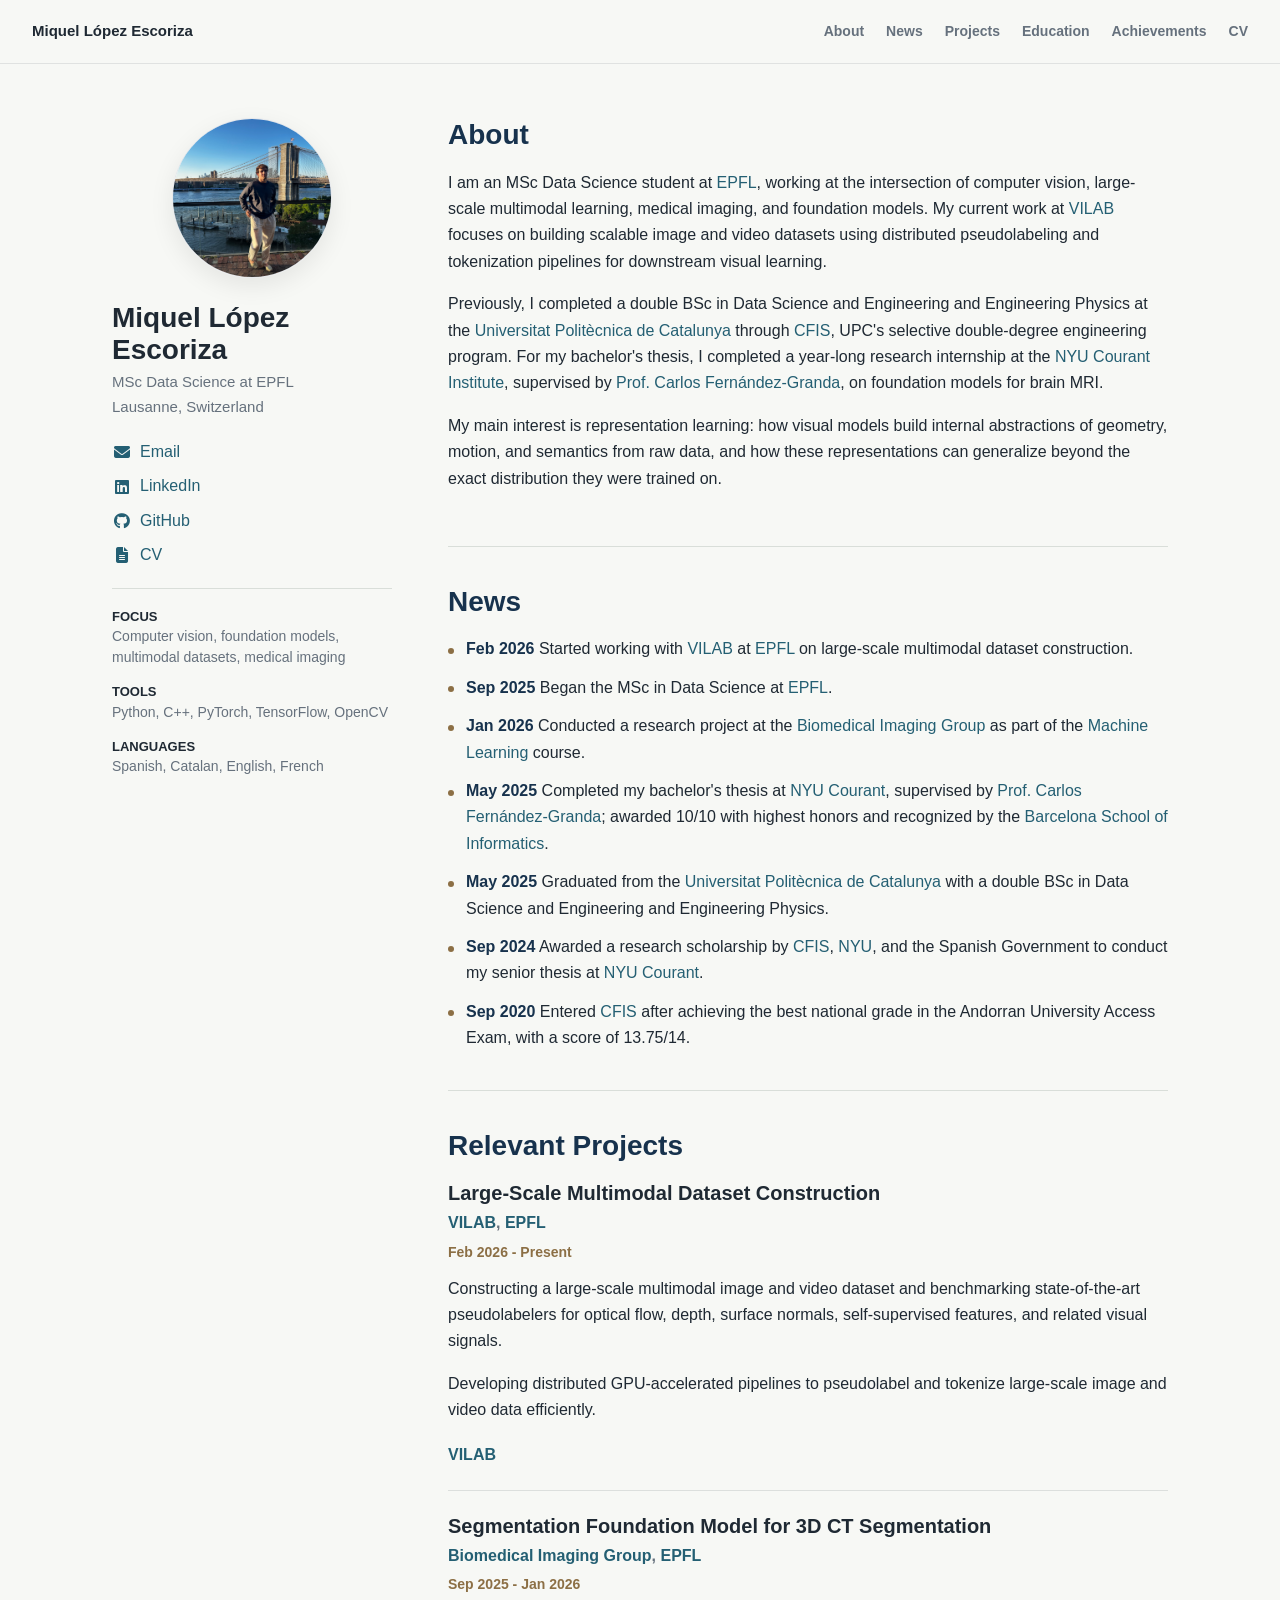
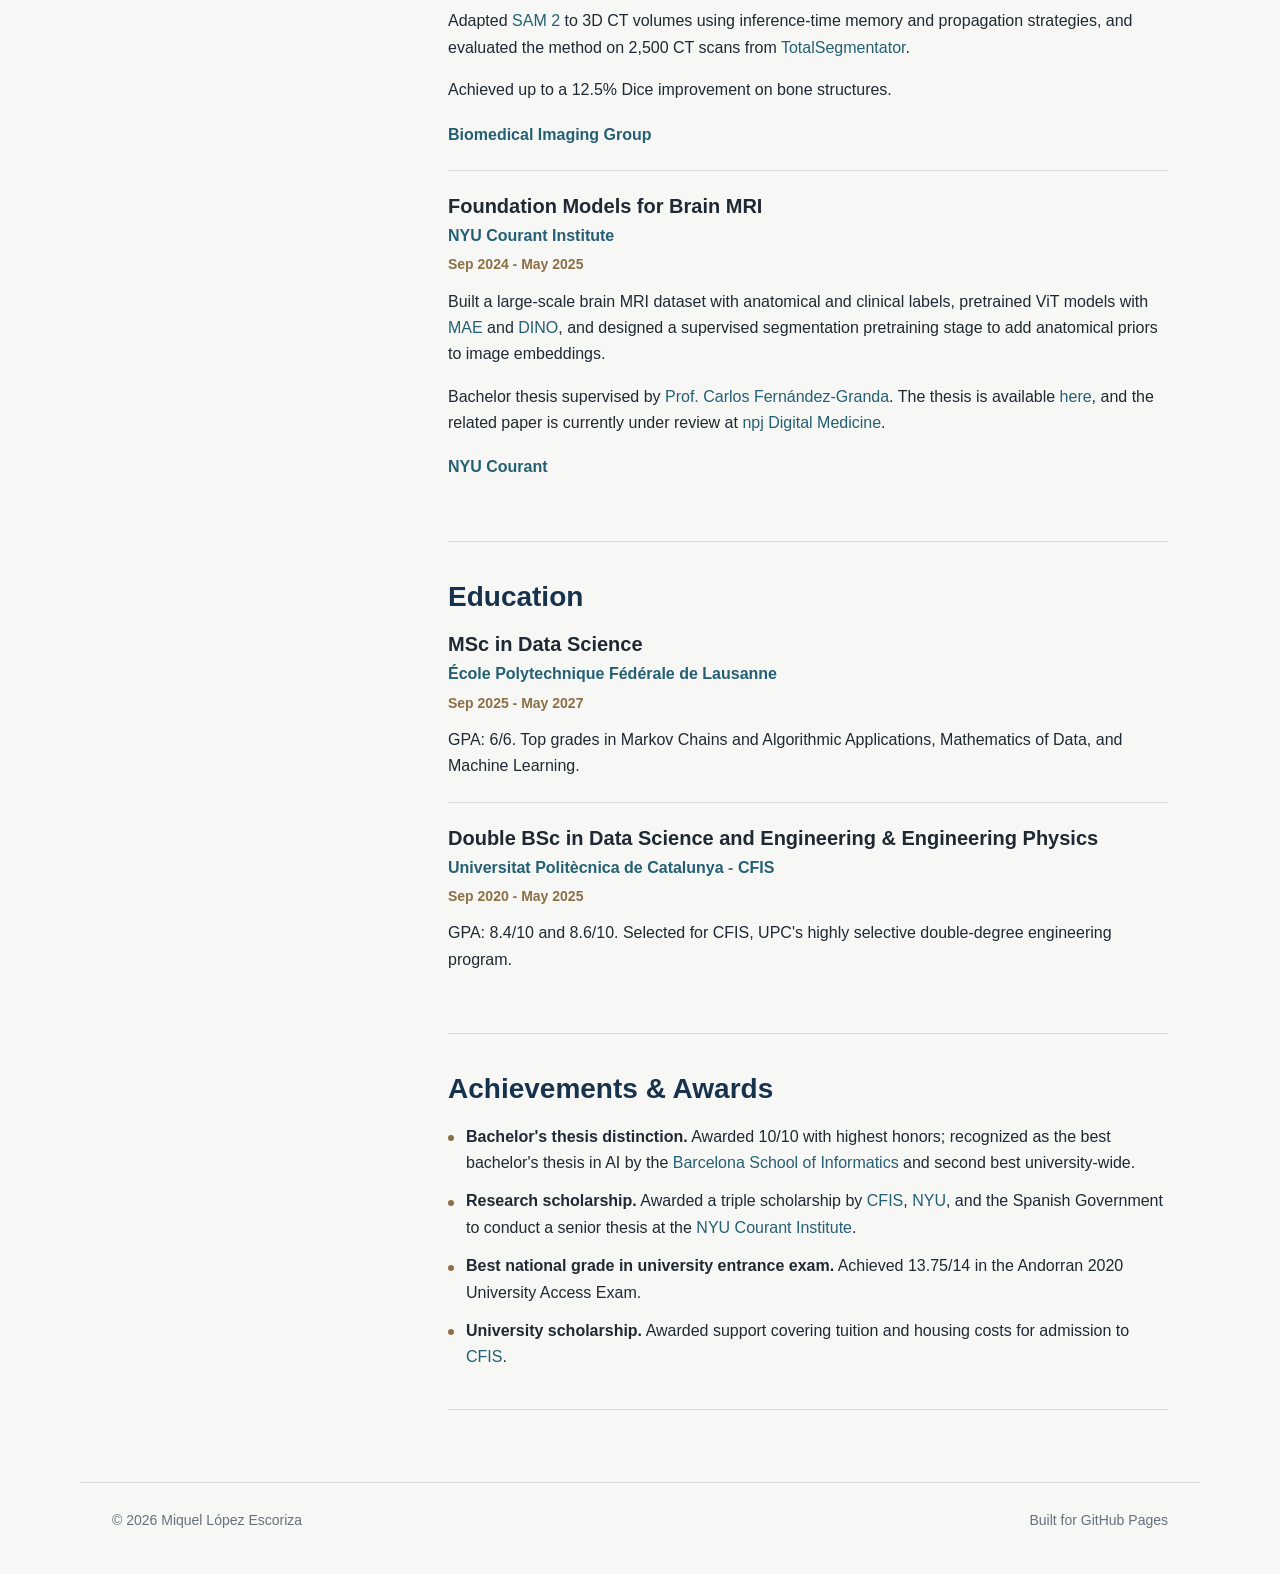
==== index.html @ 724f52e3 "profile pic changes" ====
<!doctype html>
<html lang="en">
  <head>
    <meta charset="utf-8">
    <meta name="viewport" content="width=device-width, initial-scale=1">
    <meta name="description" content="Miquel L&oacute;pez Escoriza - data science, computer vision, medical imaging, foundation models, and multimodal learning.">
    <title>Miquel L&oacute;pez Escoriza</title>
    <link rel="stylesheet" href="styles.css">

    <link
      rel="stylesheet"
      href="https://cdnjs.cloudflare.com/ajax/libs/font-awesome/6.5.0/css/all.min.css"
    >
  </head>
  <body>
    <header class="site-header">
      <a class="brand" href="#about">Miquel L&oacute;pez Escoriza</a>
      <nav class="top-nav" aria-label="Primary">
        <a href="#about">About</a>
        <a href="#news">News</a>
        <a href="#projects">Projects</a>
        <a href="#education">Education</a>
        <a href="#achievements">Achievements</a>
        <a href="cv.pdf">CV</a>
      </nav>
    </header>

    <main class="page-shell">
      <aside class="profile">
        <img class="avatar" src="me.png" alt="Profile picture of Miquel L&oacute;pez Escoriza">
        <h1>Miquel L&oacute;pez Escoriza</h1>
        <p class="tagline">MSc Data Science at EPFL</p>
        <p class="location">Lausanne, Switzerland</p>

        <div class="profile-links" aria-label="Profile links">
          <a href="mailto:miquel.lopezescoriza@epfl.ch">
            <i class="fa-solid fa-envelope"></i>
            <span>Email</span>
          </a>

          <a href="https://www.linkedin.com/in/miquel-l%C3%B3pez-escoriza-42b721256/" target="_blank" rel="noopener noreferrer">
            <i class="fa-brands fa-linkedin"></i>
            <span>LinkedIn</span>
          </a>

          <a href="https://github.com/MIQUEL-LOPEZ-ESCORIZA" target="_blank" rel="noopener noreferrer">
            <i class="fa-brands fa-github"></i>
            <span>GitHub</span>
          </a>

          <a href="cv.pdf">
            <i class="fa-solid fa-file-lines"></i>
            <span>CV</span>
          </a>
        </div>

        <div class="quick-facts">
          <p><strong>Focus</strong> Computer vision, foundation models, multimodal datasets, medical imaging</p>
          <p><strong>Tools</strong> Python, C++, PyTorch, TensorFlow, OpenCV</p>
          <p><strong>Languages</strong> Spanish, Catalan, English, French</p>
        </div>
      </aside>

      <section class="content">
        <section id="about" class="section">
          <h2>About</h2>
          <p>
            I am an MSc Data Science student at
            <a href="https://www.epfl.ch/en/">EPFL</a>, working at the intersection of computer vision,
            large-scale multimodal learning, medical imaging, and foundation models. My current work at
            <a href="https://vilab.epfl.ch/">VILAB</a> focuses on building scalable image and video datasets using
            distributed pseudolabeling and tokenization pipelines for downstream visual learning.
          </p>
          <p>
            Previously, I completed a double BSc in Data Science and Engineering and Engineering Physics at the
            <a href="https://www.upc.edu/en">Universitat Polit&egrave;cnica de Catalunya</a> through
            <a href="https://cfis.upc.edu/en">CFIS</a>, UPC's selective double-degree engineering program. For my
            bachelor's thesis, I completed a year-long research internship at the
            <a href="https://cims.nyu.edu/dynamic/">NYU Courant Institute</a>, supervised by
            <a href="https://math.nyu.edu/~cfgranda/">Prof. Carlos Fern&aacute;ndez-Granda</a>, on foundation models
            for brain MRI.
          </p>
          <p>
            My main interest is representation learning: how visual models build internal abstractions of geometry,
            motion, and semantics from raw data, and how these representations can generalize beyond the exact
            distribution they were trained on.
          </p>
        </section>

        <section id="news" class="section news">
          <h2>News</h2>
          <ul>
            <li><time datetime="2026-02">Feb 2026</time> Started working with <a href="https://vilab.epfl.ch/">VILAB</a> at <a href="https://www.epfl.ch/en/">EPFL</a> on large-scale multimodal dataset construction.</li>
            <li><time datetime="2025-09">Sep 2025</time> Began the MSc in Data Science at <a href="https://www.epfl.ch/education/master/programs/data-science/">EPFL</a>.</li>
            <li><time datetime="2026-01">Jan 2026</time> Conducted a research project at the <a href="https://bigwww.epfl.ch/">Biomedical Imaging Group</a> as part of the <a href="https://edu.epfl.ch/coursebook/en/machine-learning-CS-433">Machine Learning</a> course.</li>
            <li><time datetime="2025-05">May 2025</time> Completed my bachelor's thesis at <a href="https://cims.nyu.edu/dynamic/">NYU Courant</a>, supervised by <a href="https://math.nyu.edu/~cfgranda/">Prof. Carlos Fern&aacute;ndez-Granda</a>; awarded 10/10 with highest honors and recognized by the <a href="https://www.fib.upc.edu/en">Barcelona School of Informatics</a>.</li>
            <li><time datetime="2025-05">May 2025</time> Graduated from the <a href="https://www.upc.edu/en">Universitat Polit&egrave;cnica de Catalunya</a> with a double BSc in Data Science and Engineering and Engineering Physics.</li>
            <li><time datetime="2024-09">Sep 2024</time> Awarded a research scholarship by <a href="https://cfis.upc.edu/en">CFIS</a>, <a href="https://www.nyu.edu/">NYU</a>, and the Spanish Government to conduct my senior thesis at <a href="https://cims.nyu.edu/dynamic/">NYU Courant</a>.</li>
            <li><time datetime="2020-09">Sep 2020</time> Entered <a href="https://cfis.upc.edu/en">CFIS</a> after achieving the best national grade in the Andorran University Access Exam, with a score of 13.75/14.</li>
          </ul>
        </section>

        <section id="projects" class="section">
          <h2>Relevant Projects</h2>

          <article class="entry">
            <div class="entry-meta">
              <h3>Large-Scale Multimodal Dataset Construction</h3>
              <span><a href="https://vilab.epfl.ch/">VILAB</a>, <a href="https://www.epfl.ch/en/">EPFL</a></span>
              <time>Feb 2026 - Present</time>
            </div>
            <p>
              Constructing a large-scale multimodal image and video dataset and benchmarking state-of-the-art
              pseudolabelers for optical flow, depth, surface normals, self-supervised features, and related visual signals.
            </p>
            <p>
              Developing distributed GPU-accelerated pipelines to pseudolabel and tokenize large-scale image and video
              data efficiently.
            </p>
            <a class="text-link" href="https://vilab.epfl.ch/">VILAB</a>
          </article>

          <article class="entry">
            <div class="entry-meta">
              <h3>Segmentation Foundation Model for 3D CT Segmentation</h3>
              <span><a href="https://bigwww.epfl.ch/">Biomedical Imaging Group</a>, <a href="https://www.epfl.ch/en/">EPFL</a></span>
              <time>Sep 2025 - Jan 2026</time>
            </div>
            <p>
              Adapted <a href="https://ai.meta.com/sam2/">SAM 2</a> to 3D CT volumes using inference-time memory and
              propagation strategies, and evaluated the method on 2,500 CT scans from
              <a href="https://github.com/wasserth/TotalSegmentator">TotalSegmentator</a>.
            </p>
            <p>
              Achieved up to a 12.5% Dice improvement on bone structures.
            </p>
            <a class="text-link" href="https://bigwww.epfl.ch/">Biomedical Imaging Group</a>
          </article>

          <article class="entry">
            <div class="entry-meta">
              <h3>Foundation Models for Brain MRI</h3>
              <span><a href="https://cims.nyu.edu/dynamic/">NYU Courant Institute</a></span>
              <time>Sep 2024 - May 2025</time>
            </div>
            <p>
              Built a large-scale brain MRI dataset with anatomical and clinical labels, pretrained ViT models with
              <a href="https://arxiv.org/abs/2111.06377">MAE</a> and <a href="https://arxiv.org/abs/2104.14294">DINO</a>,
              and designed a supervised segmentation pretraining stage to add anatomical priors to image embeddings.
            </p>
            <p>
              Bachelor thesis supervised by <a href="https://math.nyu.edu/~cfgranda/">Prof. Carlos Fern&aacute;ndez-Granda</a>.
              The thesis is available <a href="https://upcommons.upc.edu/entities/publication/21ef589a-1c9e-4be0-b72b-c16742bead68">here</a>,
              and the related paper is currently under review at
              <a href="https://www.nature.com/npjdigitalmed/">npj Digital Medicine</a>.
            </p>
            <a class="text-link" href="https://cims.nyu.edu/dynamic/">NYU Courant</a>
          </article>
        </section>

        <section id="education" class="section">
          <h2>Education</h2>

          <article class="entry compact">
            <div class="entry-meta">
              <h3>MSc in Data Science</h3>
              <span><a href="https://www.epfl.ch/en/">&Eacute;cole Polytechnique F&eacute;d&eacute;rale de Lausanne</a></span>
              <time>Sep 2025 - May 2027</time>
            </div>
            <p>
              GPA: 6/6. Top grades in Markov Chains and Algorithmic Applications, Mathematics of Data, and Machine Learning.
            </p>
          </article>

          <article class="entry compact">
            <div class="entry-meta">
              <h3>Double BSc in Data Science and Engineering &amp; Engineering Physics</h3>
              <span><a href="https://www.upc.edu/en">Universitat Polit&egrave;cnica de Catalunya</a> - <a href="https://cfis.upc.edu/en">CFIS</a></span>
              <time>Sep 2020 - May 2025</time>
            </div>
            <p>
              GPA: 8.4/10 and 8.6/10. Selected for CFIS, UPC's highly selective double-degree engineering program.
            </p>
          </article>
        </section>

        <section id="achievements" class="section">
          <h2>Achievements &amp; Awards</h2>
          <ul class="awards">
            <li>
              <strong>Bachelor's thesis distinction.</strong> Awarded 10/10 with highest honors; recognized as the best
              bachelor's thesis in AI by the <a href="https://www.fib.upc.edu/en">Barcelona School of Informatics</a>
              and second best university-wide.
            </li>
            <li>
              <strong>Research scholarship.</strong> Awarded a triple scholarship by
              <a href="https://cfis.upc.edu/en">CFIS</a>, <a href="https://www.nyu.edu/">NYU</a>, and the Spanish Government
              to conduct a senior thesis at the <a href="https://cims.nyu.edu/dynamic/">NYU Courant Institute</a>.
            </li>
            <li>
              <strong>Best national grade in university entrance exam.</strong> Achieved 13.75/14 in the Andorran 2020
              University Access Exam.
            </li>
            <li>
              <strong>University scholarship.</strong> Awarded support covering tuition and housing costs for admission to
              <a href="https://cfis.upc.edu/en">CFIS</a>.
            </li>
          </ul>
        </section>
      </section>
    </main>

    <footer class="site-footer">
      <span>&copy; 2026 Miquel L&oacute;pez Escoriza</span>
      <span>Built for GitHub Pages</span>
    </footer>
  </body>
</html>
---- styles.css ----
:root {
  --bg: #f7f8f5;
  --panel: #ffffff;
  --ink: #1f2933;
  --muted: #66717d;
  --line: #d9ded9;
  --accent: #245f73;
  --accent-strong: #17324d;
  --warm: #8c6f45;
  --shadow: 0 18px 44px rgba(31, 41, 51, 0.08);
}

* {
  box-sizing: border-box;
}

html {
  scroll-behavior: smooth;
}

body {
  margin: 0;
  background: var(--bg);
  color: var(--ink);
  font-family: -apple-system, BlinkMacSystemFont, "Segoe UI", Roboto, Helvetica, Arial, sans-serif;
  font-size: 16px;
  line-height: 1.65;
}

a {
  color: var(--accent);
  text-decoration: none;
}

a:hover,
a:focus-visible {
  color: var(--accent-strong);
  text-decoration: underline;
}

.site-header {
  position: sticky;
  top: 0;
  z-index: 5;
  display: flex;
  align-items: center;
  justify-content: space-between;
  gap: 20px;
  min-height: 64px;
  padding: 0 32px;
  border-bottom: 1px solid rgba(31, 41, 51, 0.1);
  background: rgba(247, 248, 245, 0.94);
  backdrop-filter: blur(14px);
}

.brand {
  color: var(--ink);
  font-size: 15px;
  font-weight: 700;
}

.top-nav {
  display: flex;
  align-items: center;
  gap: 22px;
  font-size: 14px;
  font-weight: 600;
}

.top-nav a {
  color: var(--muted);
}

.page-shell {
  display: grid;
  grid-template-columns: 280px minmax(0, 760px);
  gap: 56px;
  max-width: 1120px;
  margin: 0 auto;
  padding: 54px 32px 72px;
}

.profile {
  position: sticky;
  top: 96px;
  align-self: start;
}

.avatar {
  width: 160px;
  height: 160px;
  border-radius: 50%;
  object-fit: cover;
  object-position: center;
  display: block;
  margin: 0 auto 1.2rem auto;
  border: 1px solid #e5e7eb;
  box-shadow: 0 8px 24px rgba(0, 0, 0, 0.08);
}

.profile-links {
  display: flex;
  flex-direction: column;
  gap: 0.5rem;
  margin: 1.2rem 0;
}

.profile-links a {
  display: flex;
  align-items: center;
  gap: 0.55rem;
  text-decoration: none;
}

.profile-links i {
  width: 1.2rem;
  text-align: center;
  font-size: 1rem;
}

.profile h1 {
  margin: 24px 0 4px;
  color: var(--ink);
  font-size: 28px;
  line-height: 1.15;
  font-weight: 800;
}

.tagline,
.location {
  margin: 0;
  color: var(--muted);
  font-size: 15px;
}
/* 
.profile-links {
  display: flex;
  flex-wrap: wrap;
  gap: 8px;
  margin: 22px 0 26px;
}

.profile-links a {
  display: inline-flex;
  align-items: center;
  min-height: 34px;
  padding: 6px 11px;
  border: 1px solid var(--line);
  border-radius: 6px;
  background: var(--panel);
  color: var(--ink);
  font-size: 14px;
  font-weight: 650;
}

.profile-links a:hover,
.profile-links a:focus-visible {
  border-color: var(--accent);
  color: var(--accent-strong);
  text-decoration: none;
} */

.quick-facts {
  padding-top: 18px;
  border-top: 1px solid var(--line);
}

.quick-facts p {
  margin: 0 0 14px;
  color: var(--muted);
  font-size: 14px;
  line-height: 1.5;
}

.quick-facts strong {
  display: block;
  color: var(--ink);
  font-size: 13px;
  letter-spacing: 0;
  text-transform: uppercase;
}

.content {
  min-width: 0;
}

.section {
  padding: 0 0 38px;
  margin: 0 0 38px;
  border-bottom: 1px solid var(--line);
  scroll-margin-top: 96px;
}

.section:last-child {
  margin-bottom: 0;
}

.section h2 {
  margin: 0 0 18px;
  color: var(--accent-strong);
  font-size: 28px;
  line-height: 1.2;
}

.section p {
  margin: 0 0 16px;
}

.news ul,
.awards {
  display: grid;
  gap: 12px;
  padding: 0;
  margin: 0;
  list-style: none;
}

.news li,
.awards li {
  position: relative;
  padding-left: 18px;
}

.news li::before,
.awards li::before {
  position: absolute;
  top: 0.72em;
  left: 0;
  width: 6px;
  height: 6px;
  border-radius: 50%;
  background: var(--warm);
  content: "";
}

time {
  color: var(--accent-strong);
  font-weight: 750;
}

.entry {
  padding: 22px 0;
  border-top: 1px solid rgba(31, 41, 51, 0.12);
}

.entry:first-of-type {
  border-top: 0;
  padding-top: 0;
}

.entry h3 {
  margin: 0;
  font-size: 20px;
  line-height: 1.3;
}

.entry-meta {
  display: grid;
  gap: 4px;
  margin-bottom: 12px;
}

.entry-meta span {
  color: var(--muted);
  font-weight: 650;
}

.entry-meta time {
  color: var(--warm);
  font-size: 14px;
}

.entry.compact p {
  margin-bottom: 0;
}

.text-link {
  display: inline-flex;
  margin-top: 2px;
  font-weight: 700;
}

.site-footer {
  display: flex;
  justify-content: space-between;
  gap: 16px;
  max-width: 1120px;
  margin: 0 auto;
  padding: 26px 32px 42px;
  border-top: 1px solid var(--line);
  color: var(--muted);
  font-size: 14px;
}

@media (max-width: 820px) {
  .site-header {
    align-items: flex-start;
    flex-direction: column;
    justify-content: center;
    padding: 14px 22px;
  }

  .top-nav {
    flex-wrap: wrap;
    gap: 12px 18px;
  }

  .page-shell {
    grid-template-columns: 1fr;
    gap: 34px;
    padding: 34px 22px 54px;
  }

  .profile {
    position: static;
  }

  .avatar {
    width: 132px;
  }

  .profile h1 {
    max-width: 12ch;
    font-size: 26px;
  }

  .section {
    scroll-margin-top: 132px;
  }

  .section h2 {
    font-size: 24px;
  }

  .site-footer {
    flex-direction: column;
    padding-inline: 22px;
  }
}

@media (max-width: 440px) {
  .site-header {
    position: static;
  }

  .top-nav {
    width: 100%;
    justify-content: space-between;
  }

  .profile-links a {
    flex: 1 1 calc(50% - 8px);
    justify-content: center;
  }
}
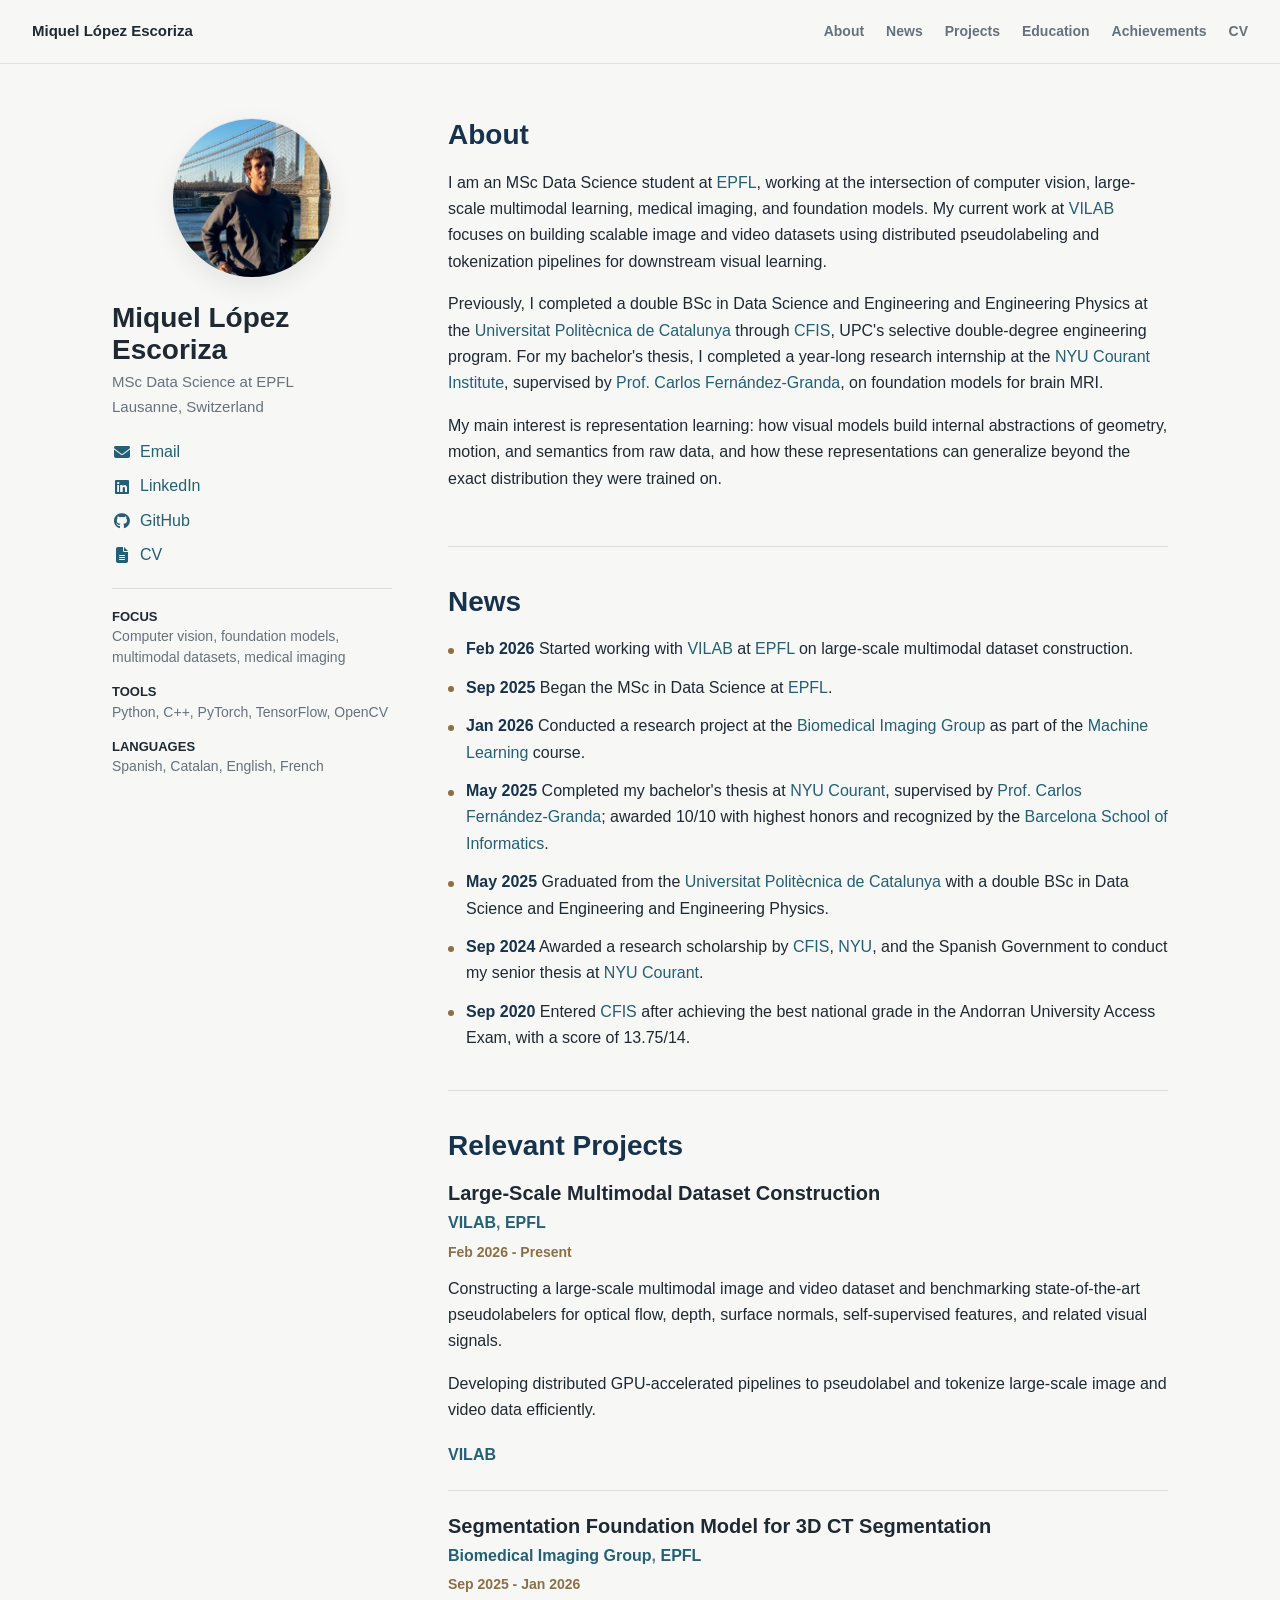
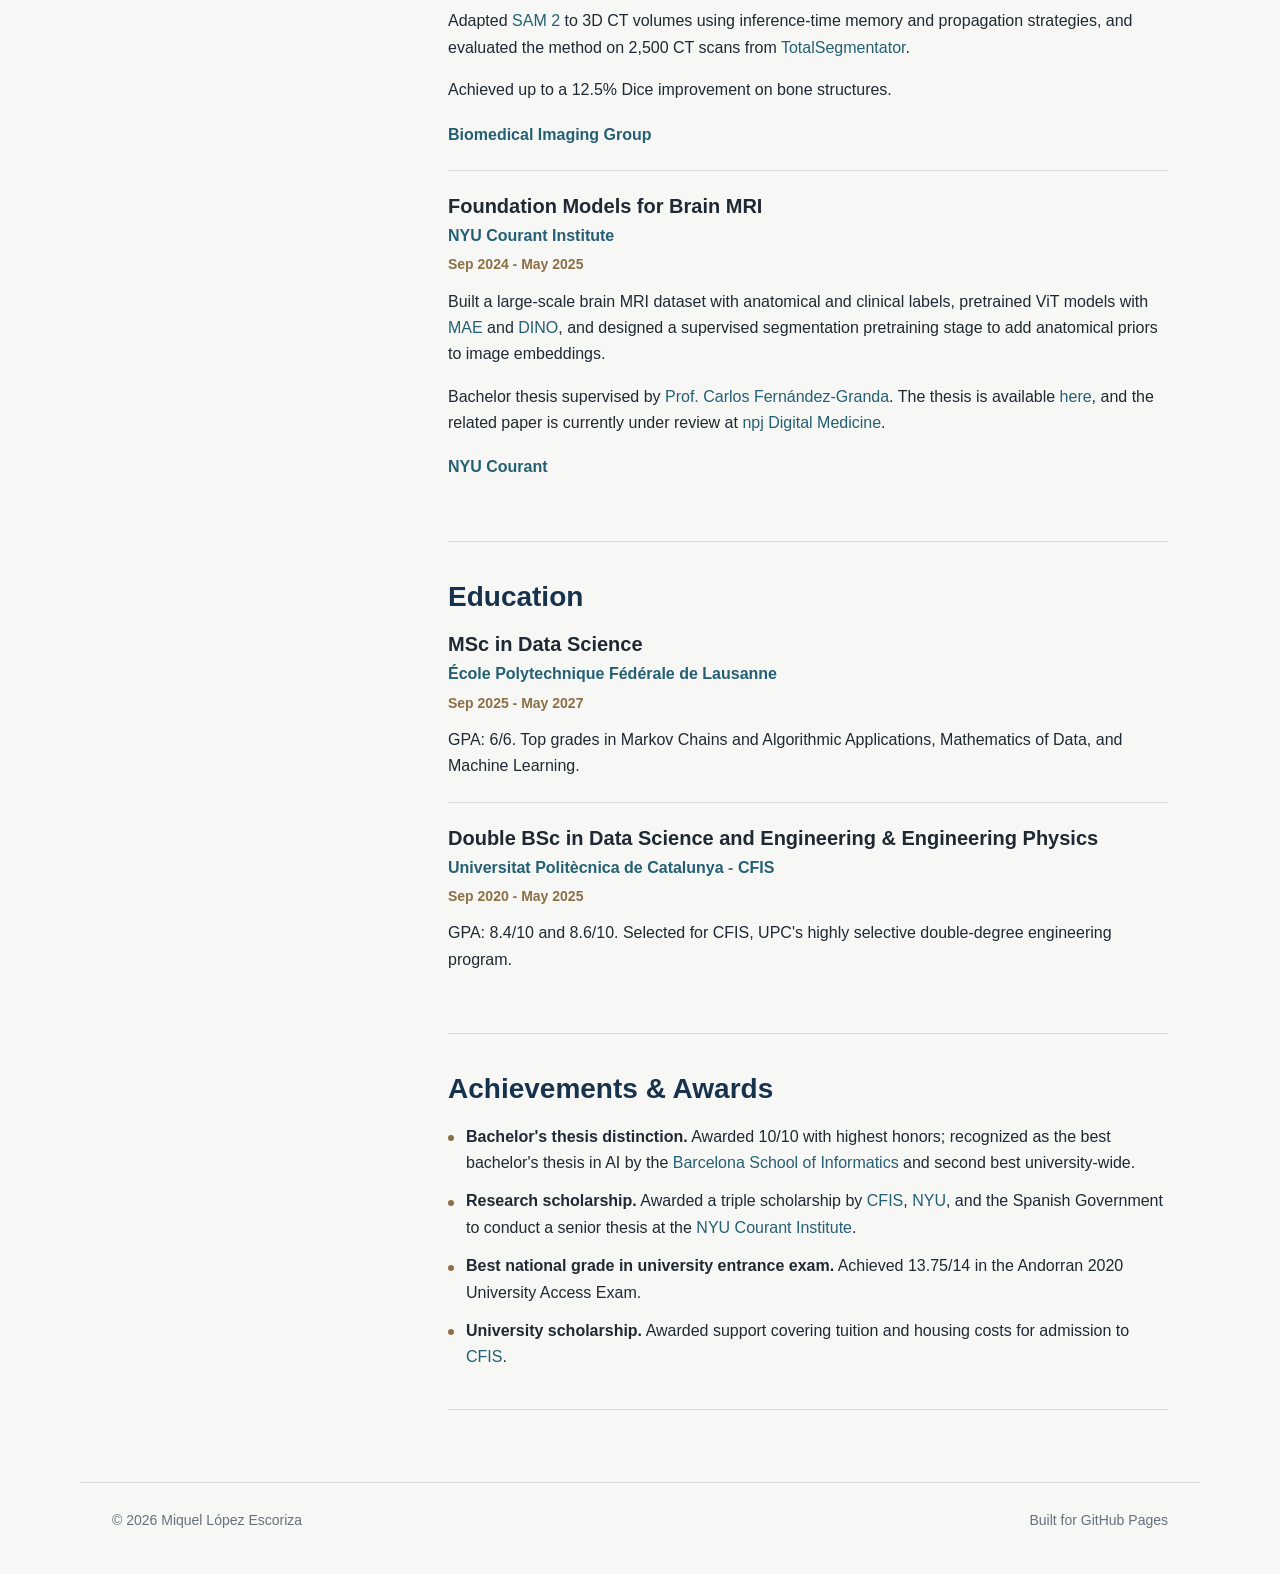
==== commit d70ac30b: "final changes" ====
--- a/index.html
+++ b/index.html
@@ -27,7 +27,7 @@
 
     <main class="page-shell">
       <aside class="profile">
-        <img class="avatar" src="me.png" alt="Profile picture of Miquel L&oacute;pez Escoriza">
+        <img class="avatar" src="assets/profile.png" alt="Profile picture of Miquel L&oacute;pez Escoriza">
         <h1>Miquel L&oacute;pez Escoriza</h1>
         <p class="tagline">MSc Data Science at EPFL</p>
         <p class="location">Lausanne, Switzerland</p>
--- a/styles.css
+++ b/styles.css
@@ -317,6 +317,7 @@
 
   .avatar {
     width: 132px;
+    height: 132px;
   }
 
   .profile h1 {
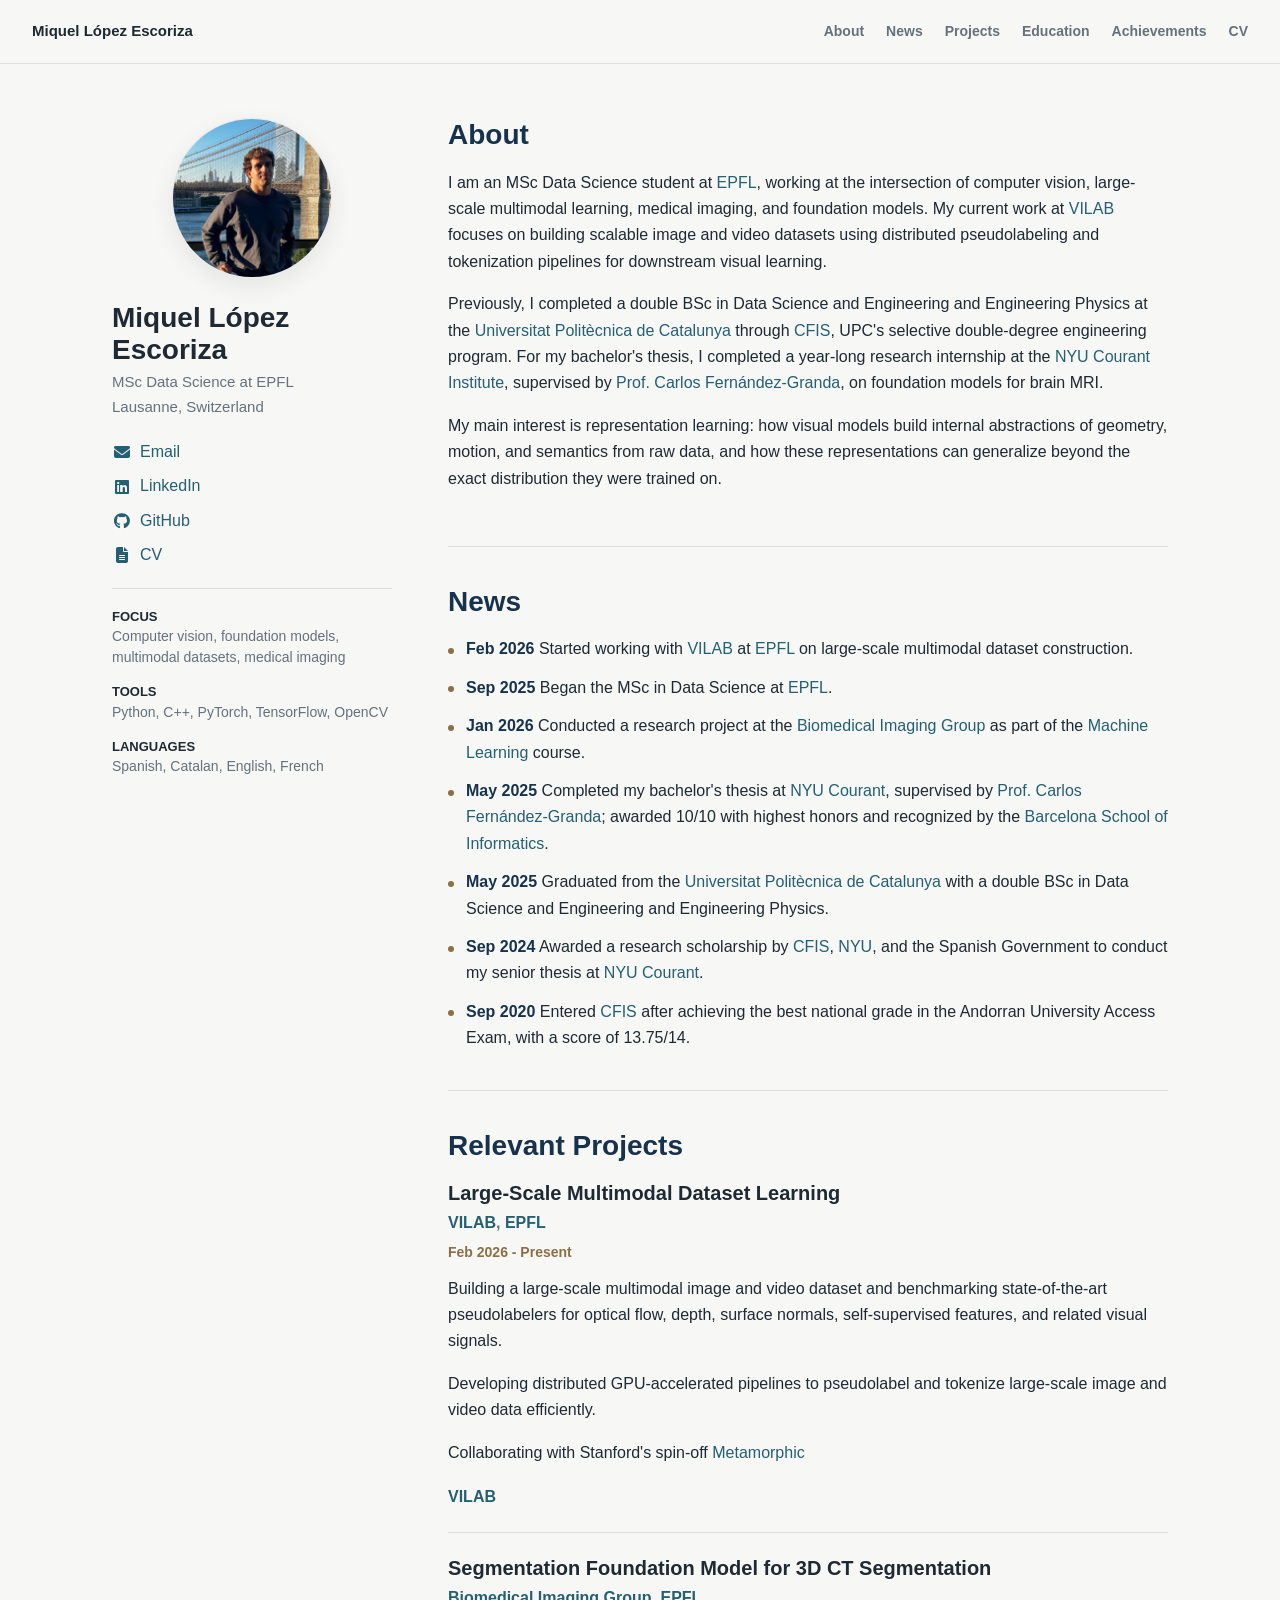
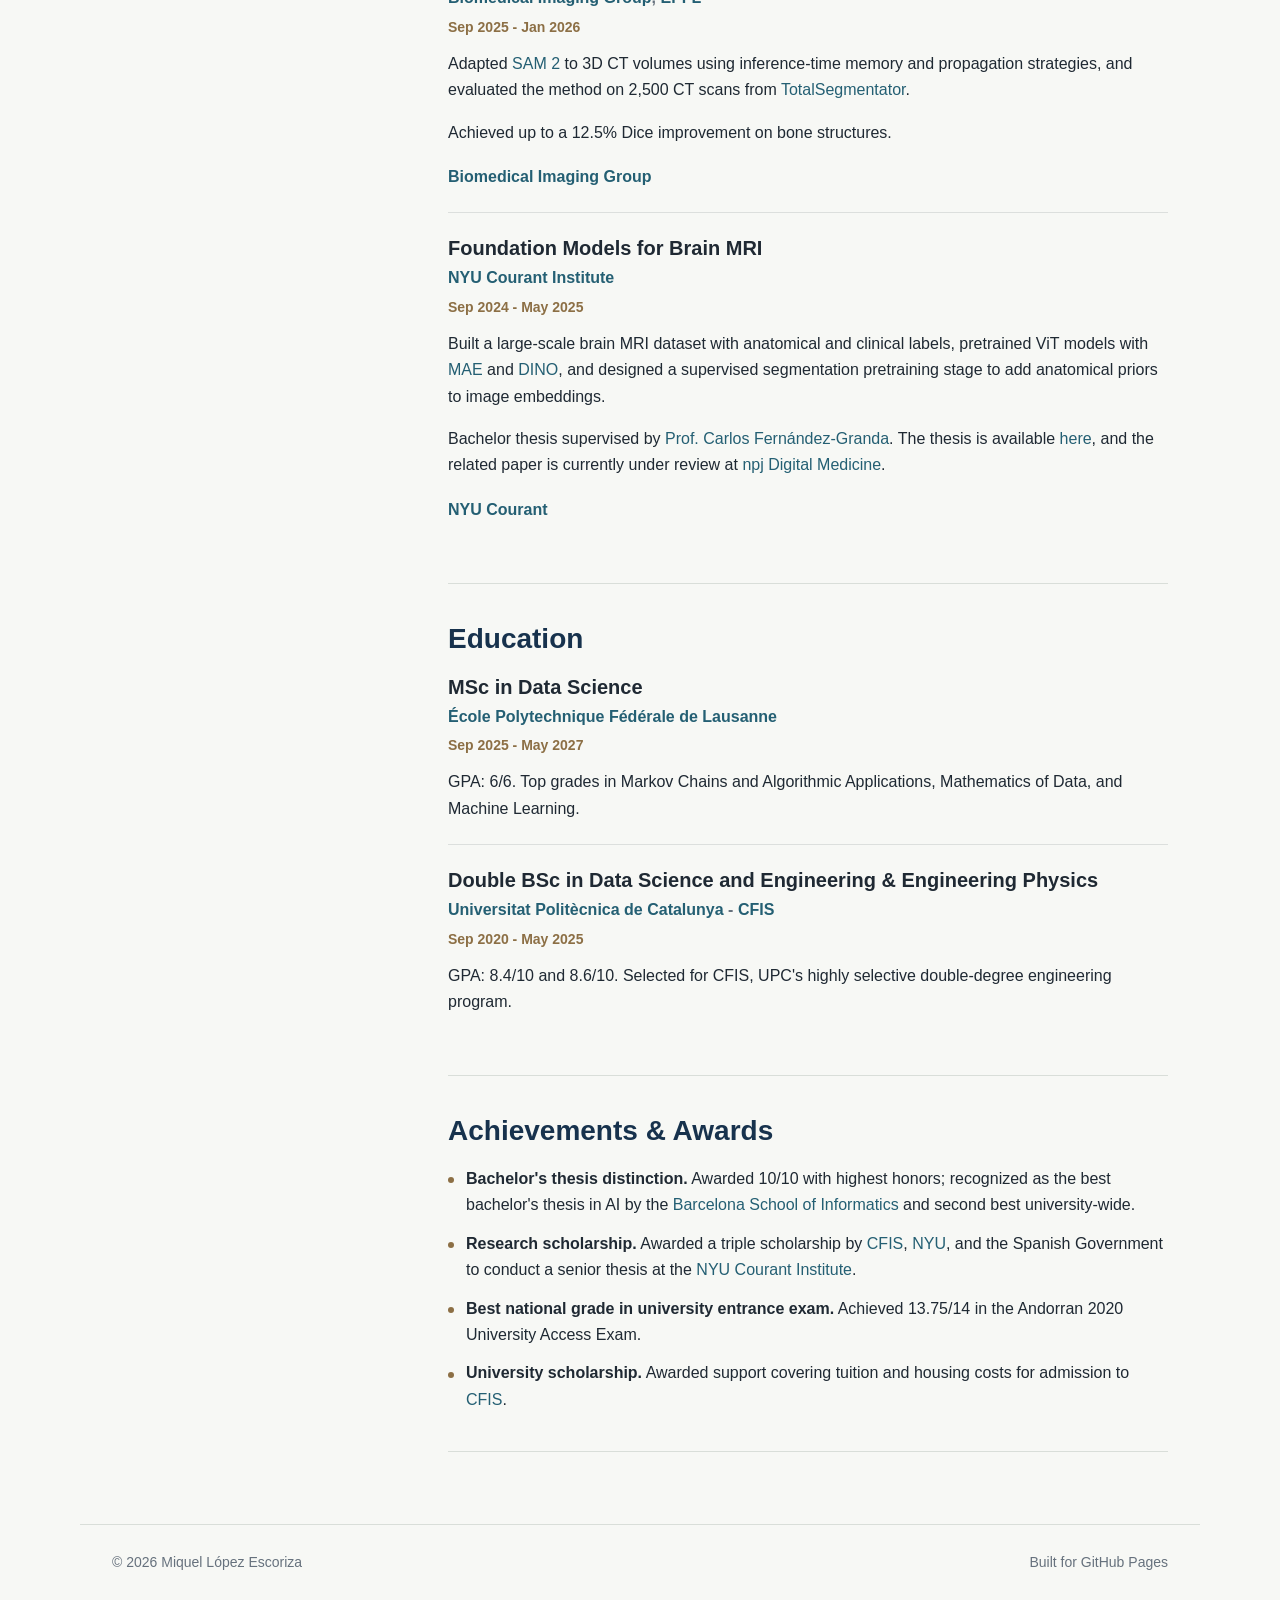
==== commit b8b52d88: "Minor changes" ====
--- a/index.html
+++ b/index.html
@@ -105,17 +105,20 @@
 
           <article class="entry">
             <div class="entry-meta">
-              <h3>Large-Scale Multimodal Dataset Construction</h3>
+              <h3>Large-Scale Multimodal Dataset Learning</h3>
               <span><a href="https://vilab.epfl.ch/">VILAB</a>, <a href="https://www.epfl.ch/en/">EPFL</a></span>
               <time>Feb 2026 - Present</time>
             </div>
             <p>
-              Constructing a large-scale multimodal image and video dataset and benchmarking state-of-the-art
+              Building a large-scale multimodal image and video dataset and benchmarking state-of-the-art
               pseudolabelers for optical flow, depth, surface normals, self-supervised features, and related visual signals.
             </p>
             <p>
               Developing distributed GPU-accelerated pipelines to pseudolabel and tokenize large-scale image and video
               data efficiently.
+            </p>
+            <p>
+              Collaborating with Stanford's spin-off <span><a href="https://www.metamorphic.com/about">Metamorphic</a>
             </p>
             <a class="text-link" href="https://vilab.epfl.ch/">VILAB</a>
           </article>
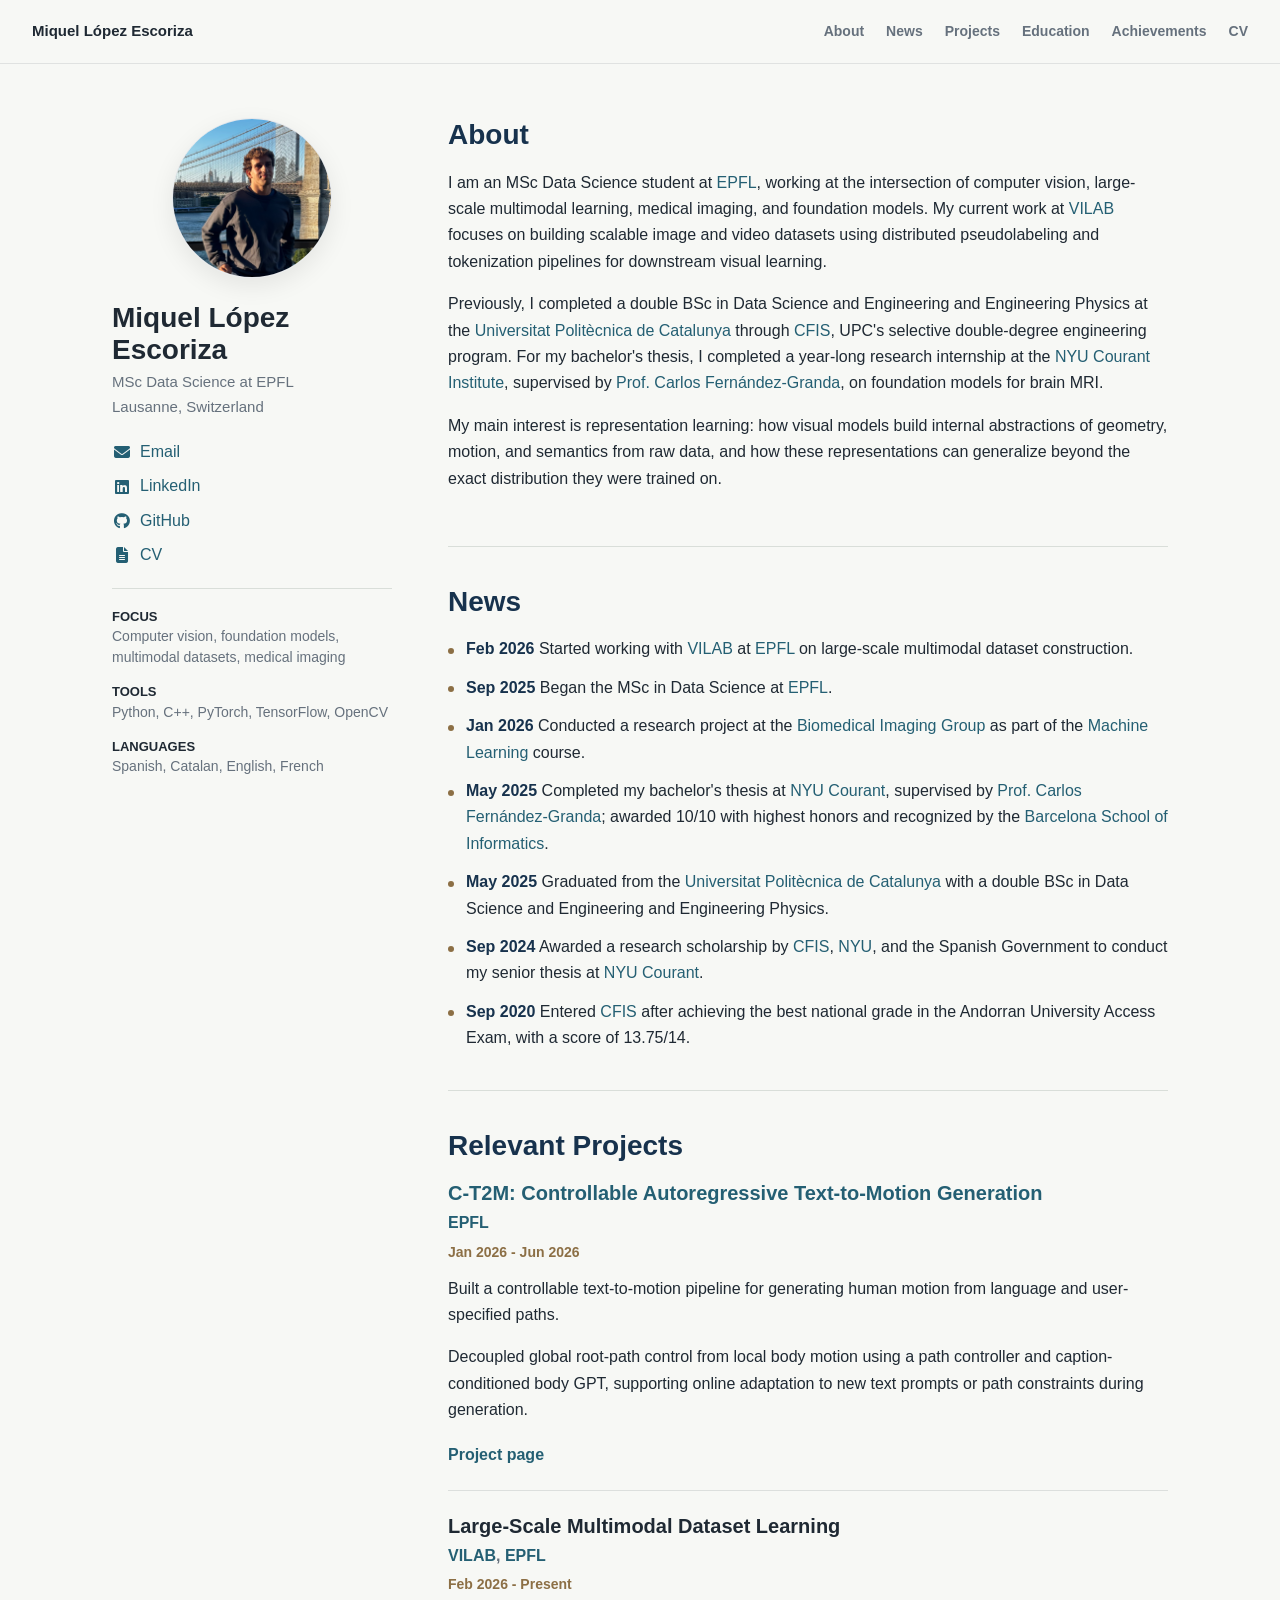
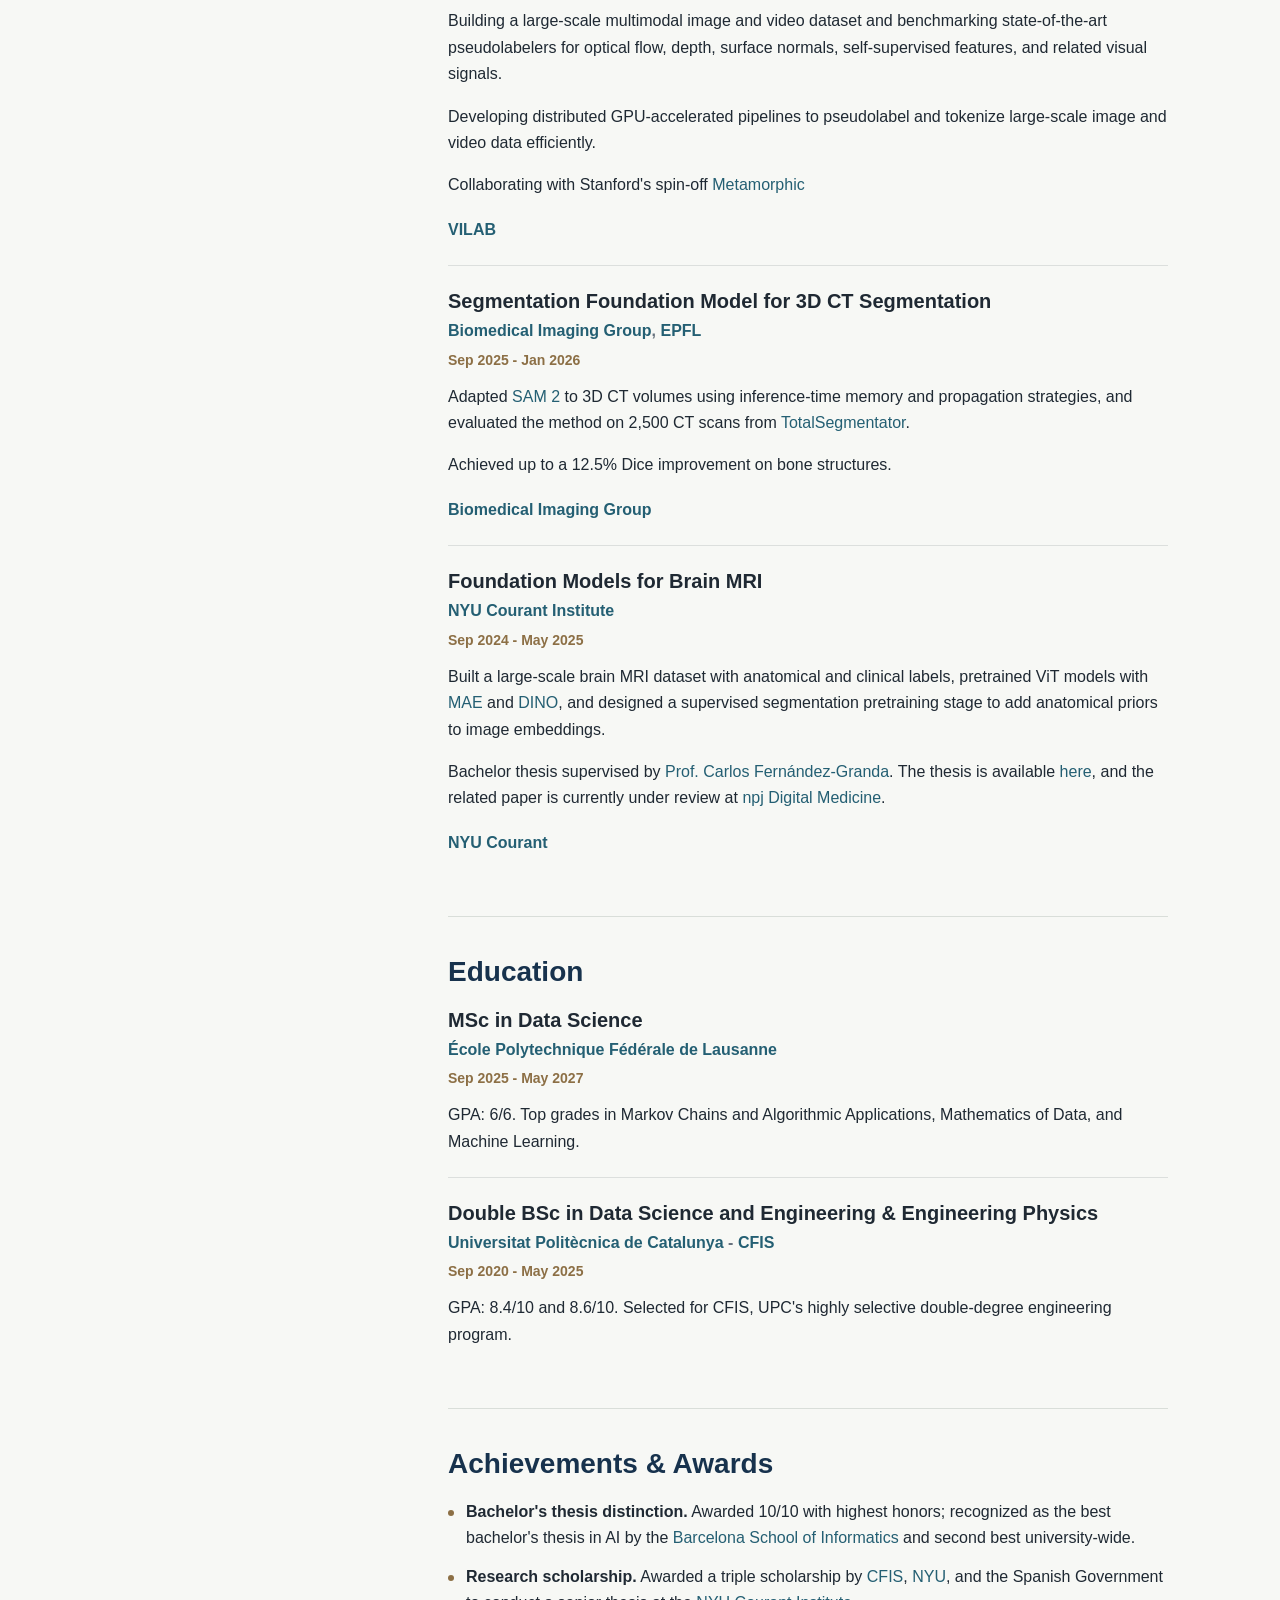
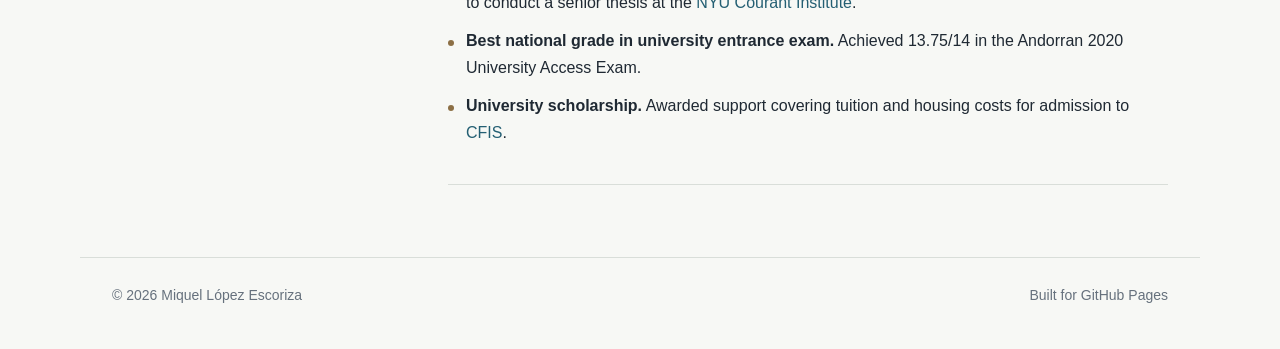
==== commit ed5fa100: "minor changes" ====
--- a/index.html
+++ b/index.html
@@ -100,8 +100,26 @@
           </ul>
         </section>
 
-        <section id="projects" class="section">
+        <section id="experience" class="section">
           <h2>Relevant Projects</h2>
+
+          <article class="entry">
+            <div class="entry-meta">
+              <h3><a href="https://mpilligua.github.io/C-T2M.github.io/">C-T2M: Controllable Autoregressive Text-to-Motion Generation</a></h3>
+              <span><a href="https://www.epfl.ch/en/">EPFL</a></span>
+              <time>Jan 2026 - Jun 2026</time>
+            </div>
+            <p>
+              Built a controllable text-to-motion pipeline for generating human motion from language and
+              user-specified paths.
+            </p>
+            <p>
+              Decoupled global root-path control from local body motion using a path controller and
+              caption-conditioned body GPT, supporting online adaptation to new text prompts or path constraints
+              during generation.
+            </p>
+            <a class="text-link" href="https://mpilligua.github.io/C-T2M.github.io/">Project page</a>
+          </article>
 
           <article class="entry">
             <div class="entry-meta">
@@ -187,7 +205,7 @@
           </article>
         </section>
 
-        <section id="achievements" class="section">
+        <section id="awards" class="section">
           <h2>Achievements &amp; Awards</h2>
           <ul class="awards">
             <li>
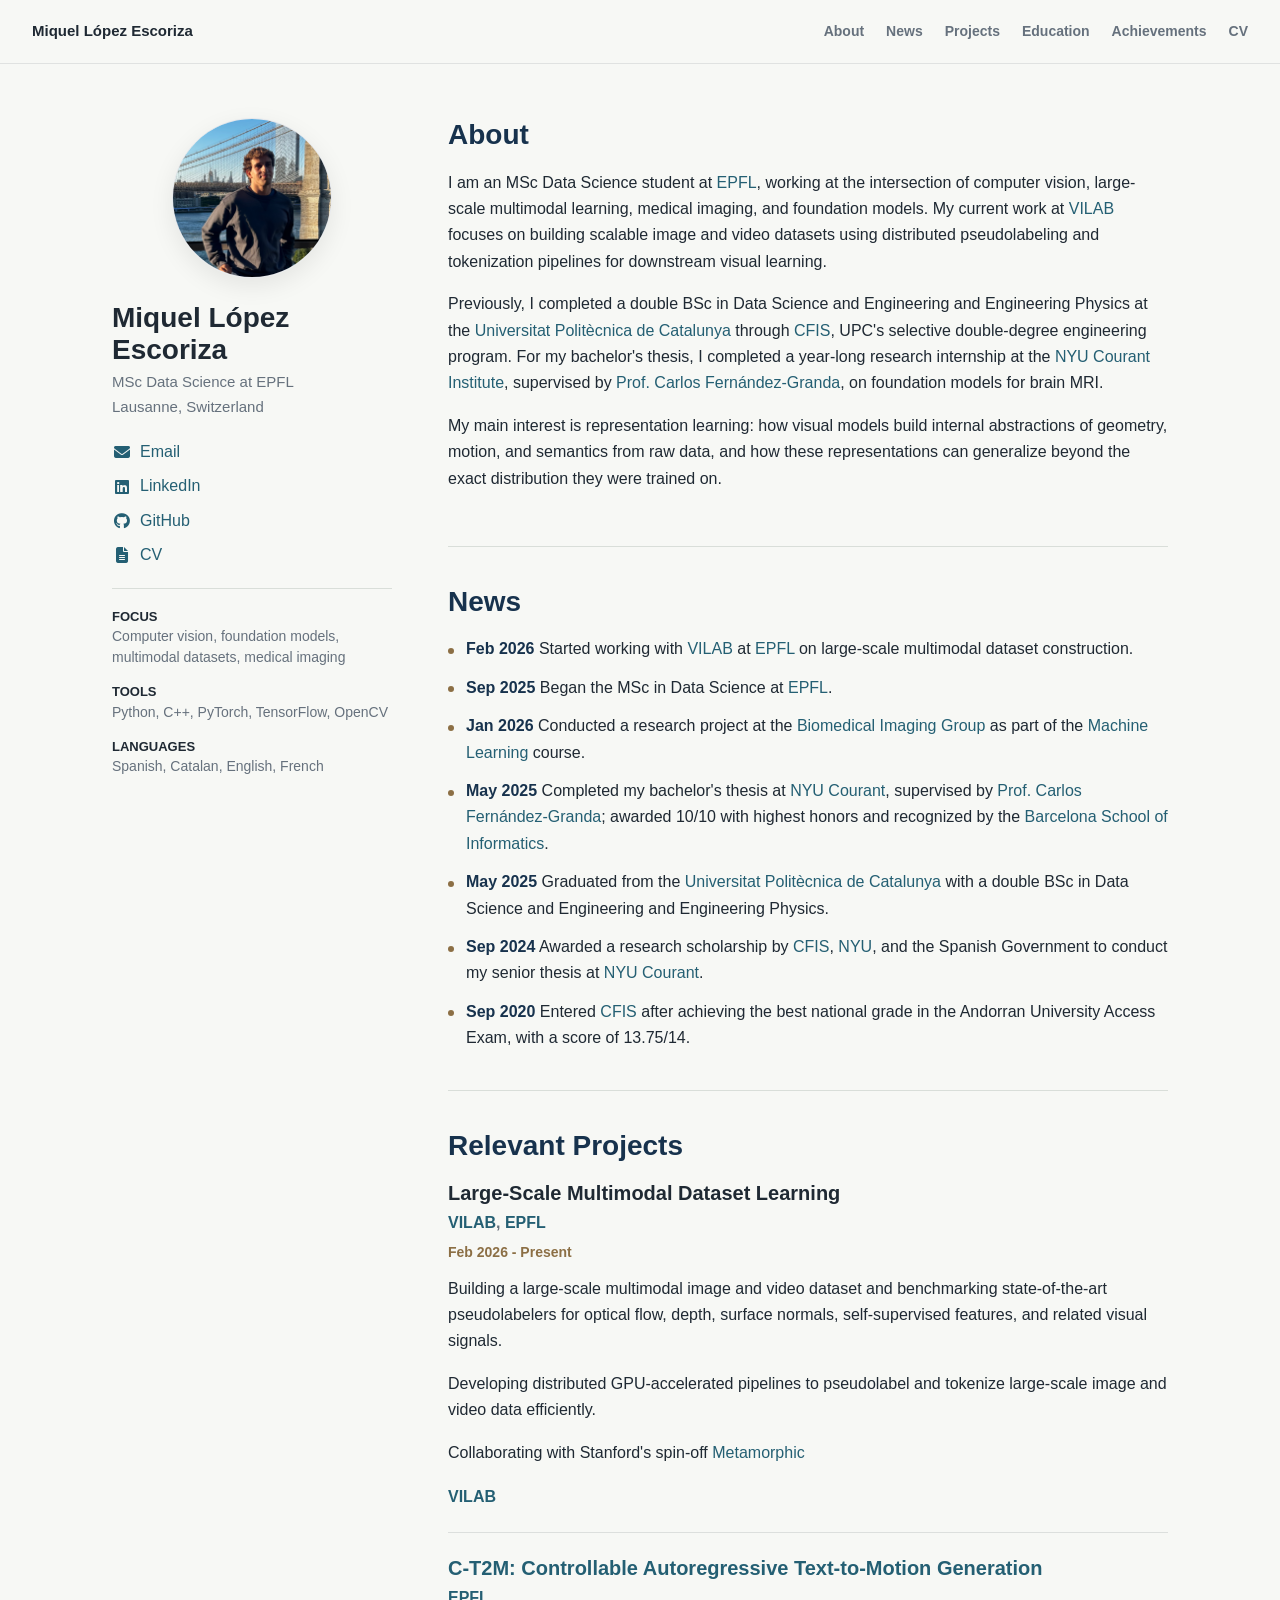
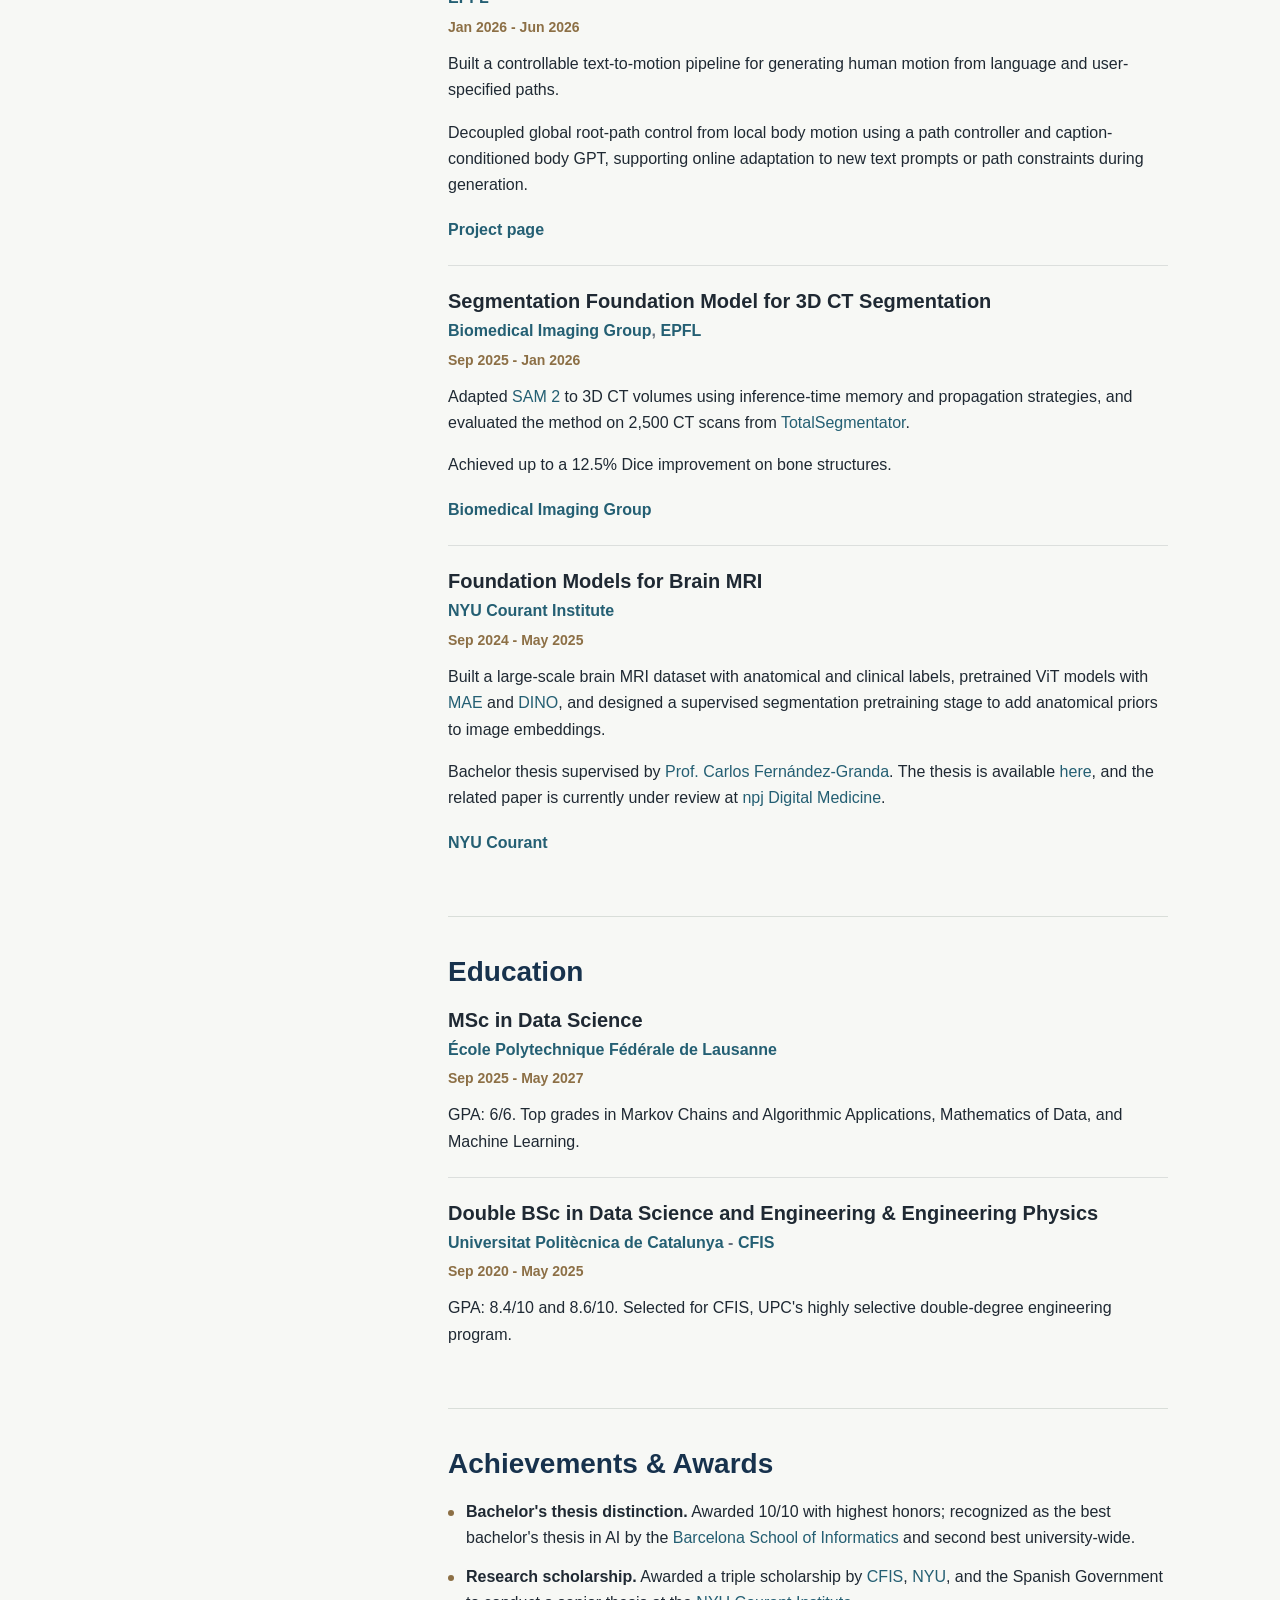
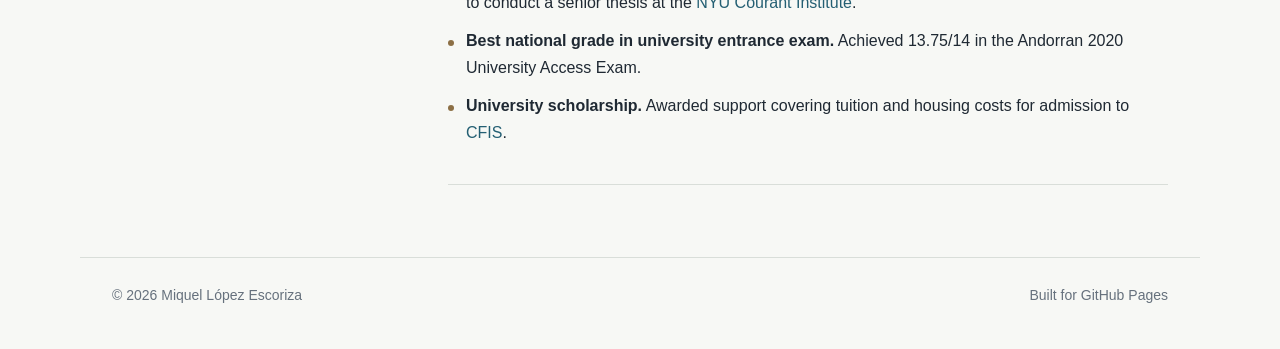
==== commit f998cc55: "minor changes" ====
--- a/index.html
+++ b/index.html
@@ -103,6 +103,27 @@
         <section id="experience" class="section">
           <h2>Relevant Projects</h2>
 
+
+          <article class="entry">
+            <div class="entry-meta">
+              <h3>Large-Scale Multimodal Dataset Learning</h3>
+              <span><a href="https://vilab.epfl.ch/">VILAB</a>, <a href="https://www.epfl.ch/en/">EPFL</a></span>
+              <time>Feb 2026 - Present</time>
+            </div>
+            <p>
+              Building a large-scale multimodal image and video dataset and benchmarking state-of-the-art
+              pseudolabelers for optical flow, depth, surface normals, self-supervised features, and related visual signals.
+            </p>
+            <p>
+              Developing distributed GPU-accelerated pipelines to pseudolabel and tokenize large-scale image and video
+              data efficiently.
+            </p>
+            <p>
+              Collaborating with Stanford's spin-off <span><a href="https://www.metamorphic.com/about">Metamorphic</a>
+            </p>
+            <a class="text-link" href="https://vilab.epfl.ch/">VILAB</a>
+          </article>
+
           <article class="entry">
             <div class="entry-meta">
               <h3><a href="https://mpilligua.github.io/C-T2M.github.io/">C-T2M: Controllable Autoregressive Text-to-Motion Generation</a></h3>
@@ -119,26 +140,6 @@
               during generation.
             </p>
             <a class="text-link" href="https://mpilligua.github.io/C-T2M.github.io/">Project page</a>
-          </article>
-
-          <article class="entry">
-            <div class="entry-meta">
-              <h3>Large-Scale Multimodal Dataset Learning</h3>
-              <span><a href="https://vilab.epfl.ch/">VILAB</a>, <a href="https://www.epfl.ch/en/">EPFL</a></span>
-              <time>Feb 2026 - Present</time>
-            </div>
-            <p>
-              Building a large-scale multimodal image and video dataset and benchmarking state-of-the-art
-              pseudolabelers for optical flow, depth, surface normals, self-supervised features, and related visual signals.
-            </p>
-            <p>
-              Developing distributed GPU-accelerated pipelines to pseudolabel and tokenize large-scale image and video
-              data efficiently.
-            </p>
-            <p>
-              Collaborating with Stanford's spin-off <span><a href="https://www.metamorphic.com/about">Metamorphic</a>
-            </p>
-            <a class="text-link" href="https://vilab.epfl.ch/">VILAB</a>
           </article>
 
           <article class="entry">
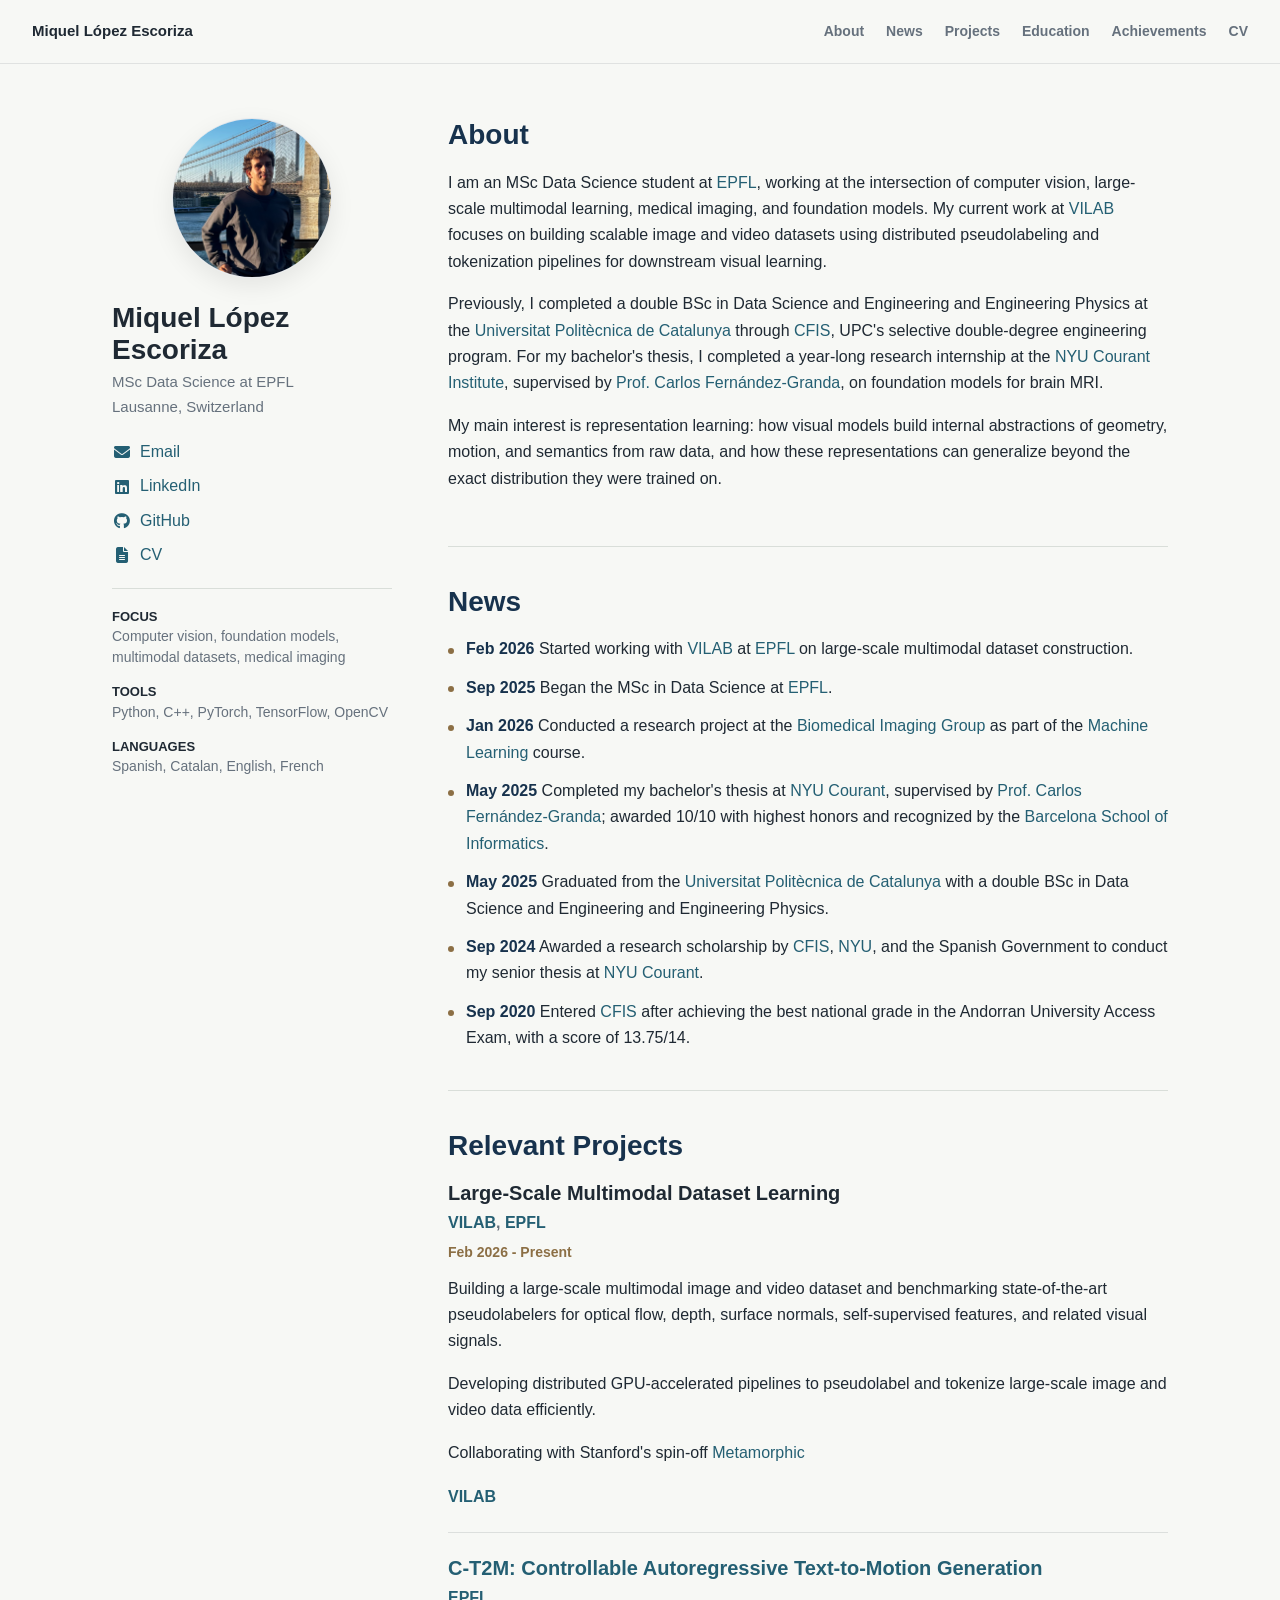
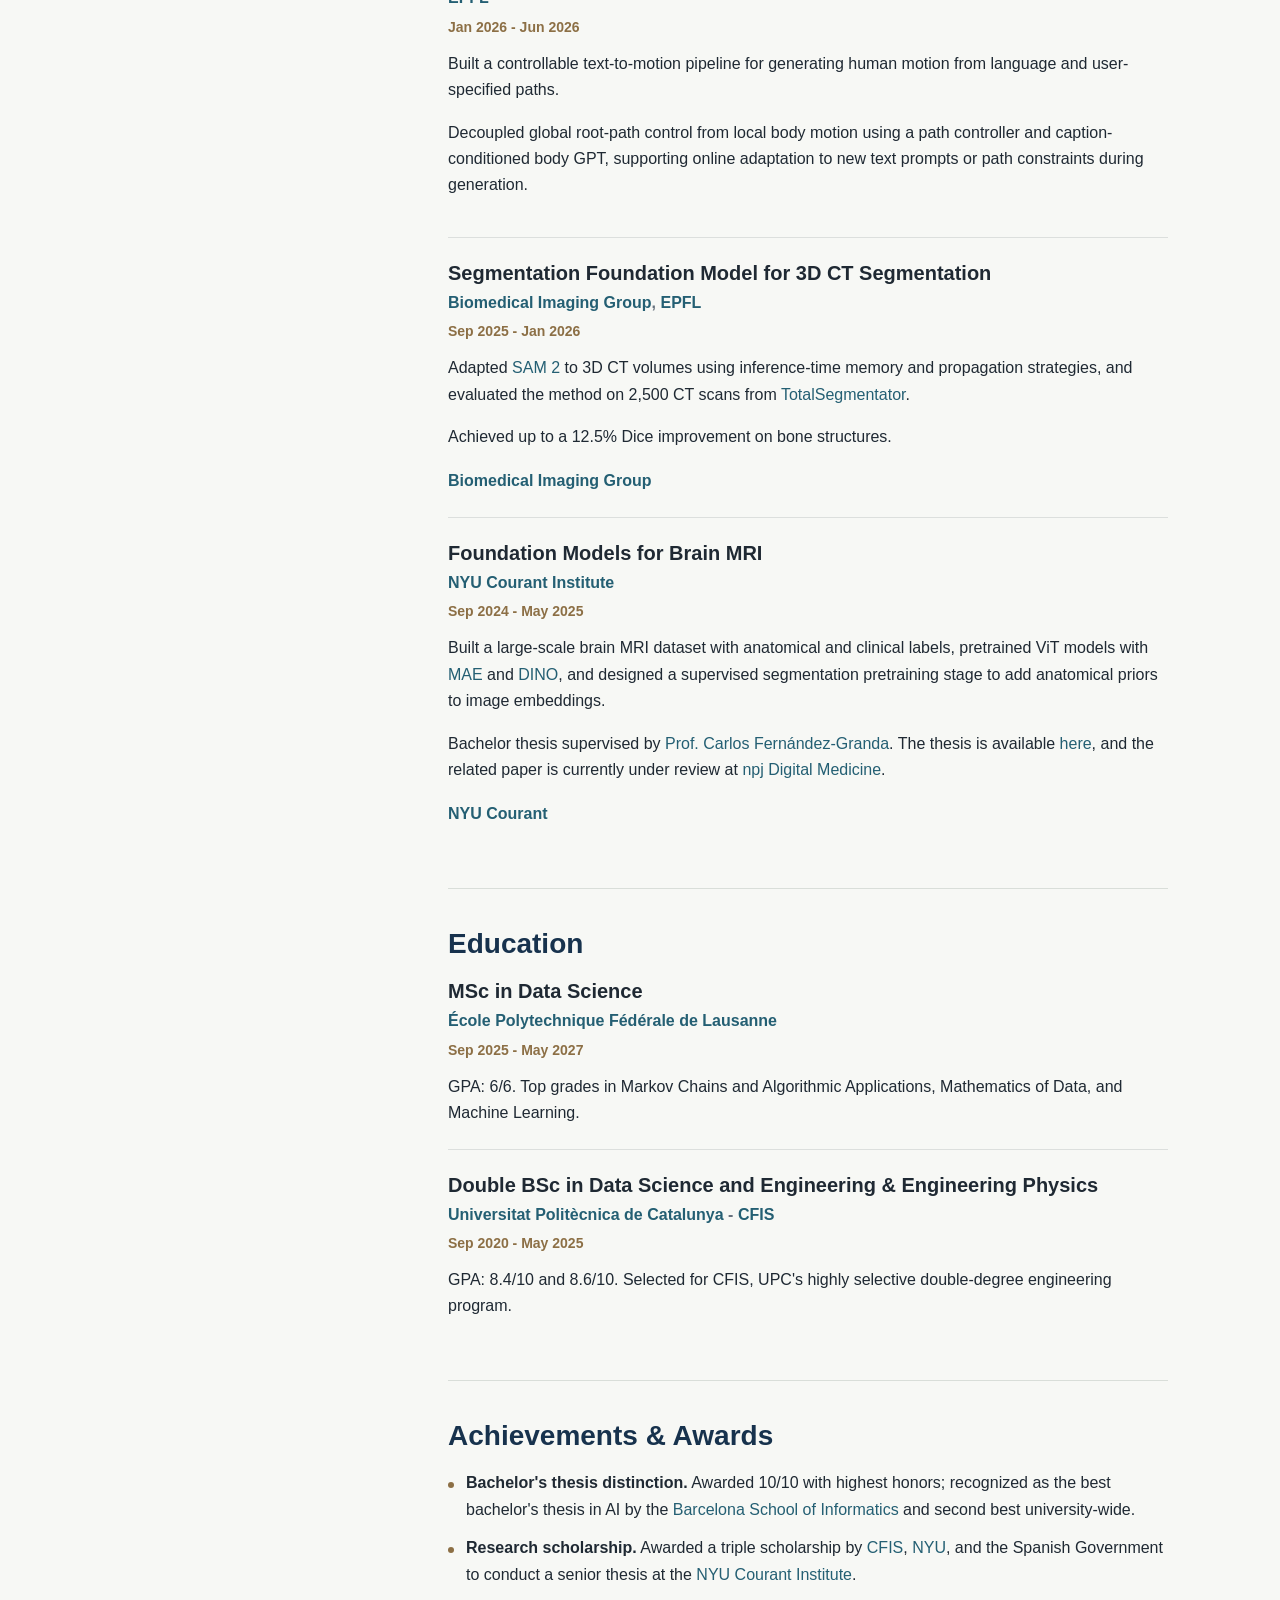
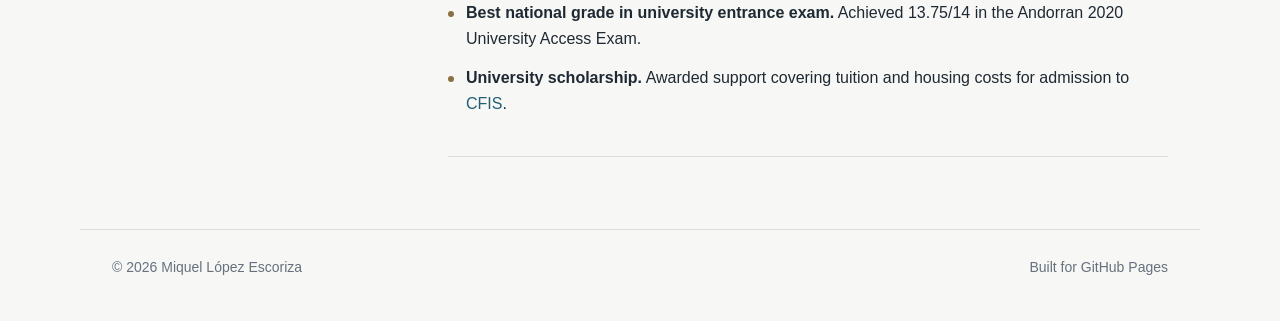
==== commit f6f32727: "minor changes" ====
--- a/index.html
+++ b/index.html
@@ -139,7 +139,6 @@
               caption-conditioned body GPT, supporting online adaptation to new text prompts or path constraints
               during generation.
             </p>
-            <a class="text-link" href="https://mpilligua.github.io/C-T2M.github.io/">Project page</a>
           </article>
 
           <article class="entry">
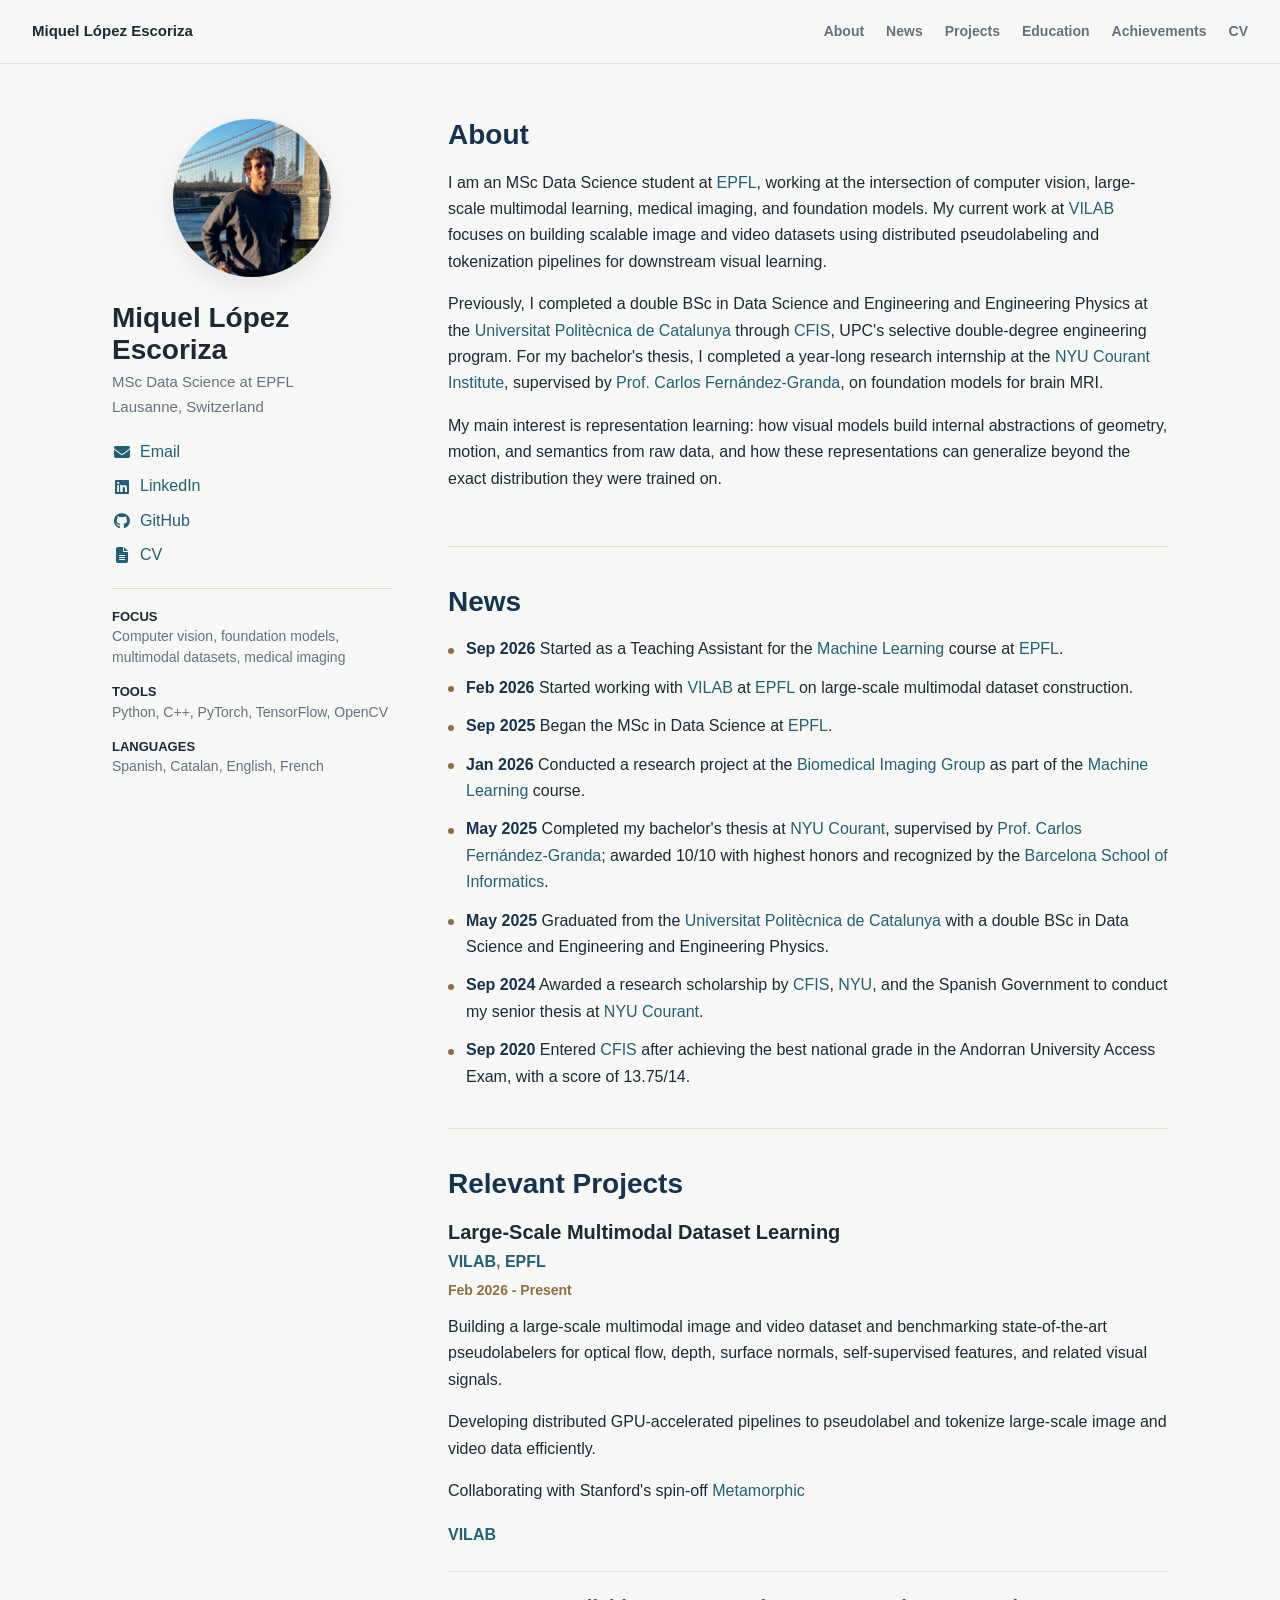
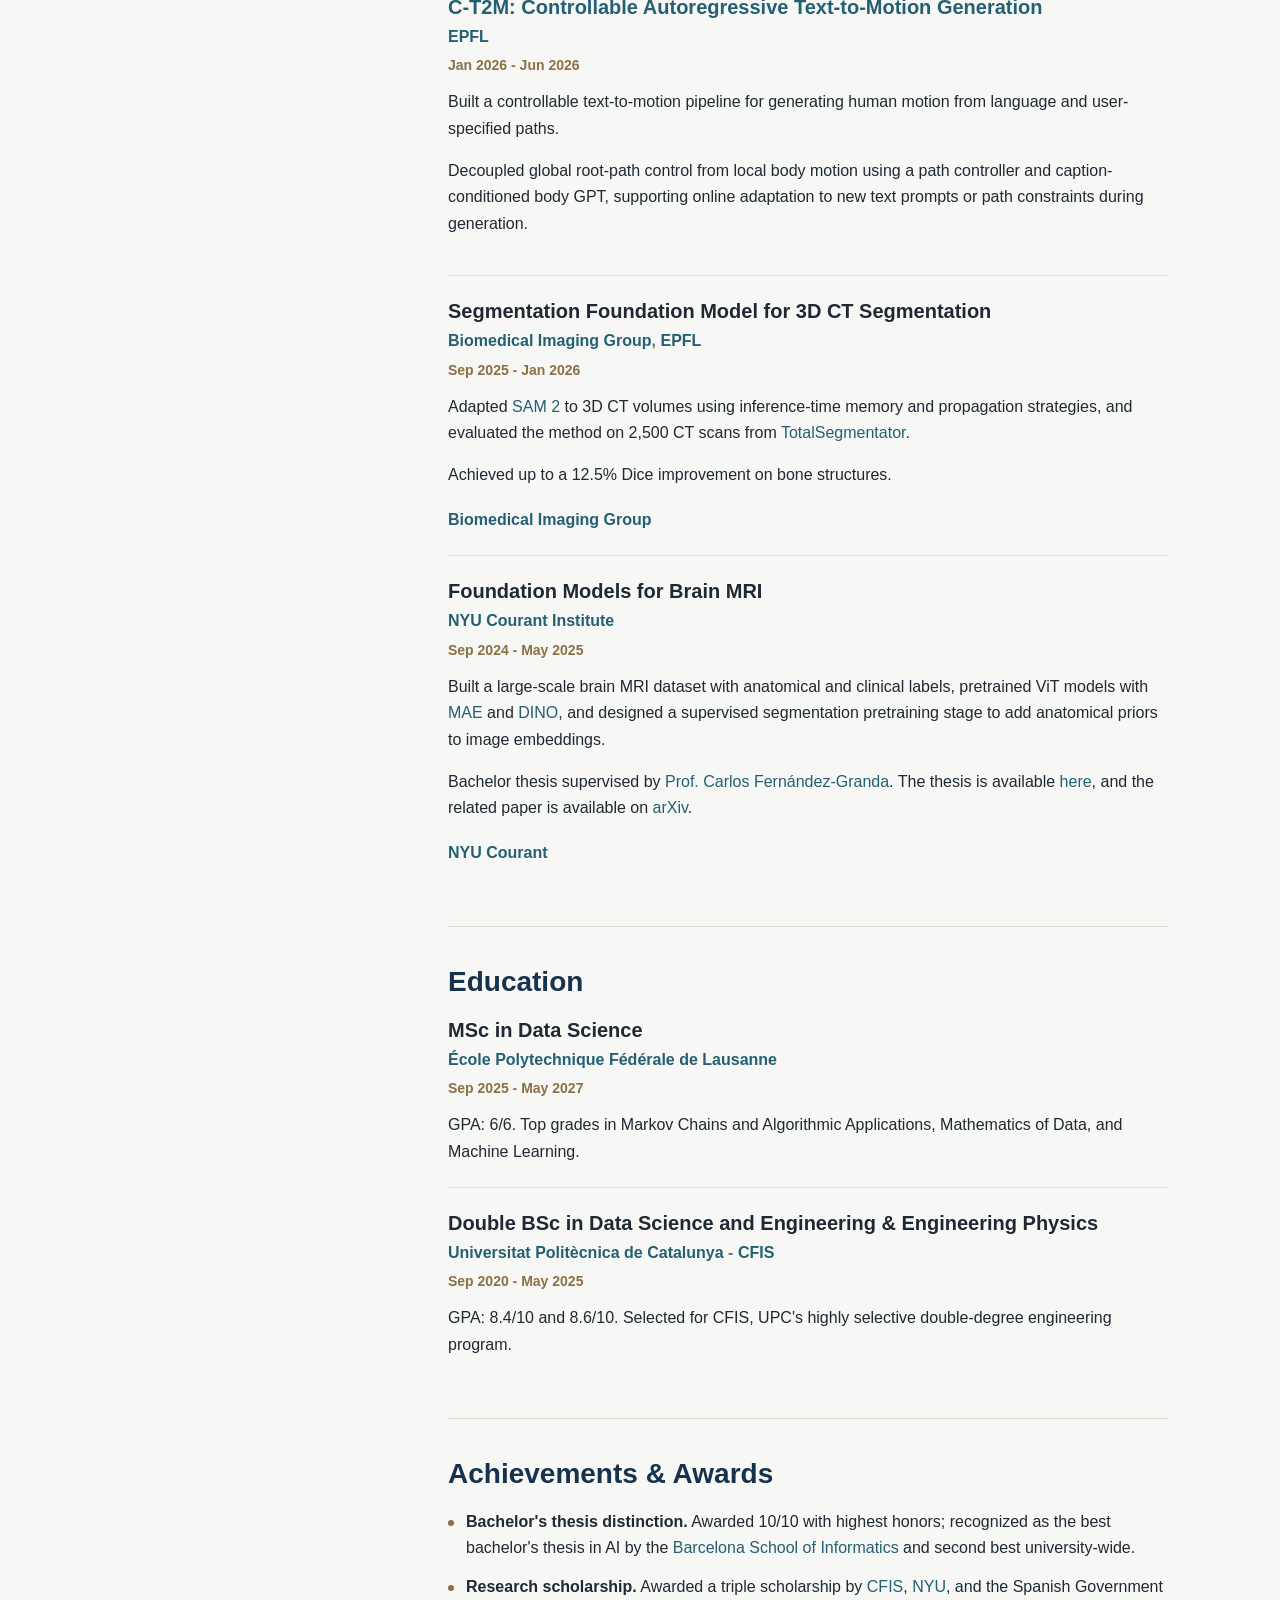
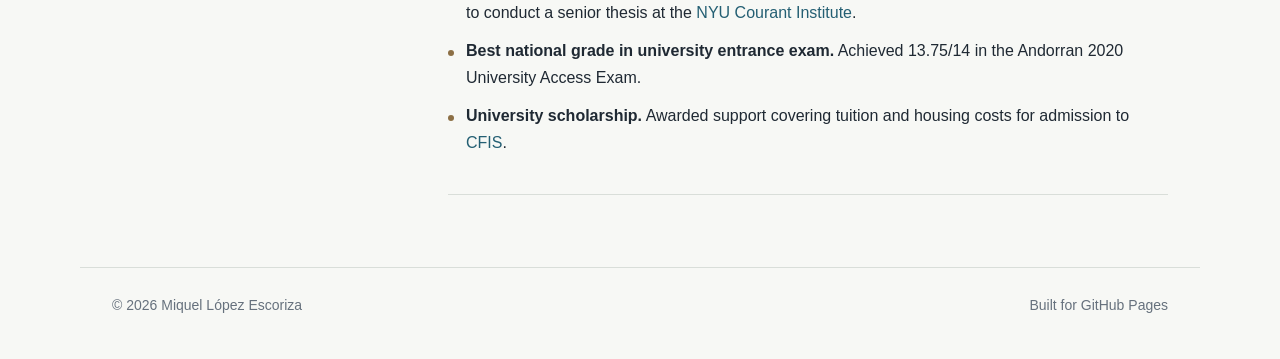
==== commit f93cdcb4: "Updated links and positions" ====
--- a/index.html
+++ b/index.html
@@ -90,6 +90,7 @@
         <section id="news" class="section news">
           <h2>News</h2>
           <ul>
+            <li><time datetime="2026-09">Sep 2026</time> Started as a Teaching Assistant for the <a href="https://edu.epfl.ch/coursebook/en/machine-learning-CS-433">Machine Learning</a> course at <a href="https://www.epfl.ch/en/">EPFL</a>.</li>
             <li><time datetime="2026-02">Feb 2026</time> Started working with <a href="https://vilab.epfl.ch/">VILAB</a> at <a href="https://www.epfl.ch/en/">EPFL</a> on large-scale multimodal dataset construction.</li>
             <li><time datetime="2025-09">Sep 2025</time> Began the MSc in Data Science at <a href="https://www.epfl.ch/education/master/programs/data-science/">EPFL</a>.</li>
             <li><time datetime="2026-01">Jan 2026</time> Conducted a research project at the <a href="https://bigwww.epfl.ch/">Biomedical Imaging Group</a> as part of the <a href="https://edu.epfl.ch/coursebook/en/machine-learning-CS-433">Machine Learning</a> course.</li>
@@ -172,8 +173,8 @@
             <p>
               Bachelor thesis supervised by <a href="https://math.nyu.edu/~cfgranda/">Prof. Carlos Fern&aacute;ndez-Granda</a>.
               The thesis is available <a href="https://upcommons.upc.edu/entities/publication/21ef589a-1c9e-4be0-b72b-c16742bead68">here</a>,
-              and the related paper is currently under review at
-              <a href="https://www.nature.com/npjdigitalmed/">npj Digital Medicine</a>.
+              and the related paper is available on
+              <a href="https://arxiv.org/abs/2609.06807">arXiv</a>.
             </p>
             <a class="text-link" href="https://cims.nyu.edu/dynamic/">NYU Courant</a>
           </article>
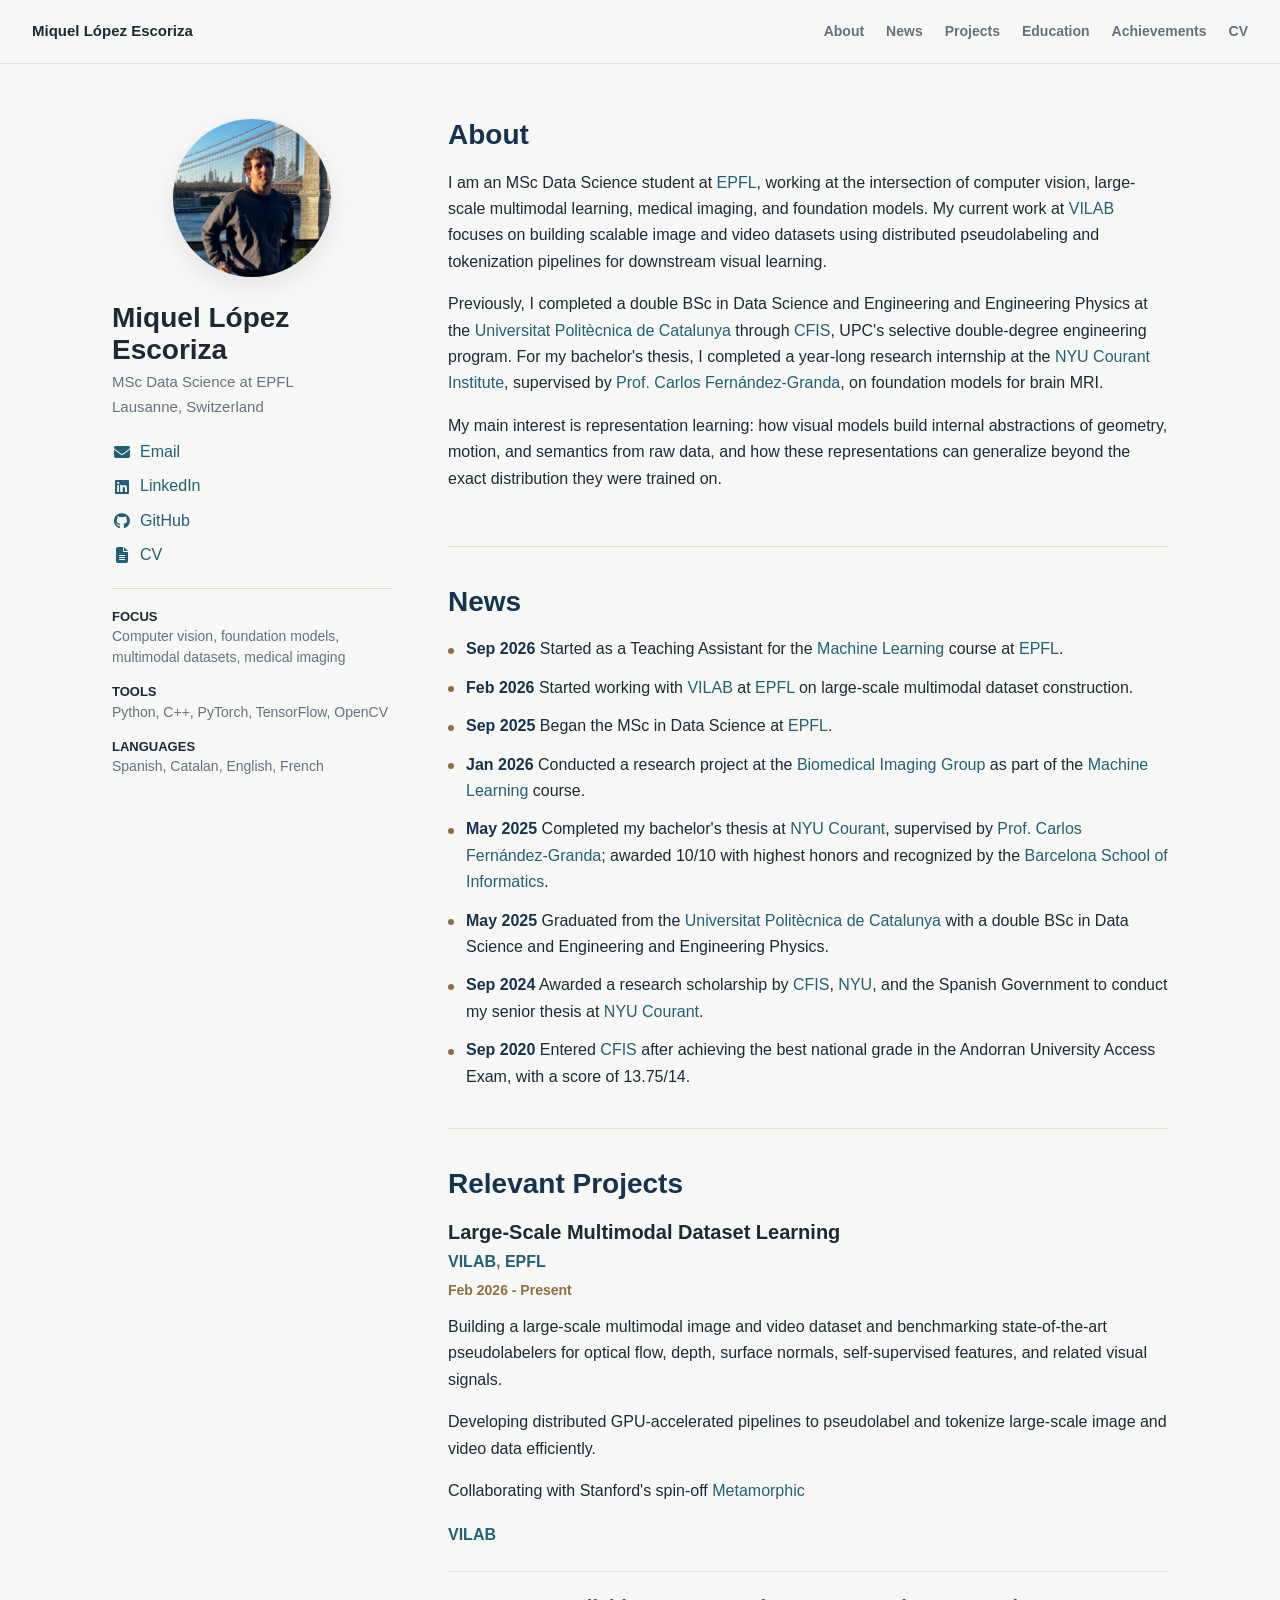
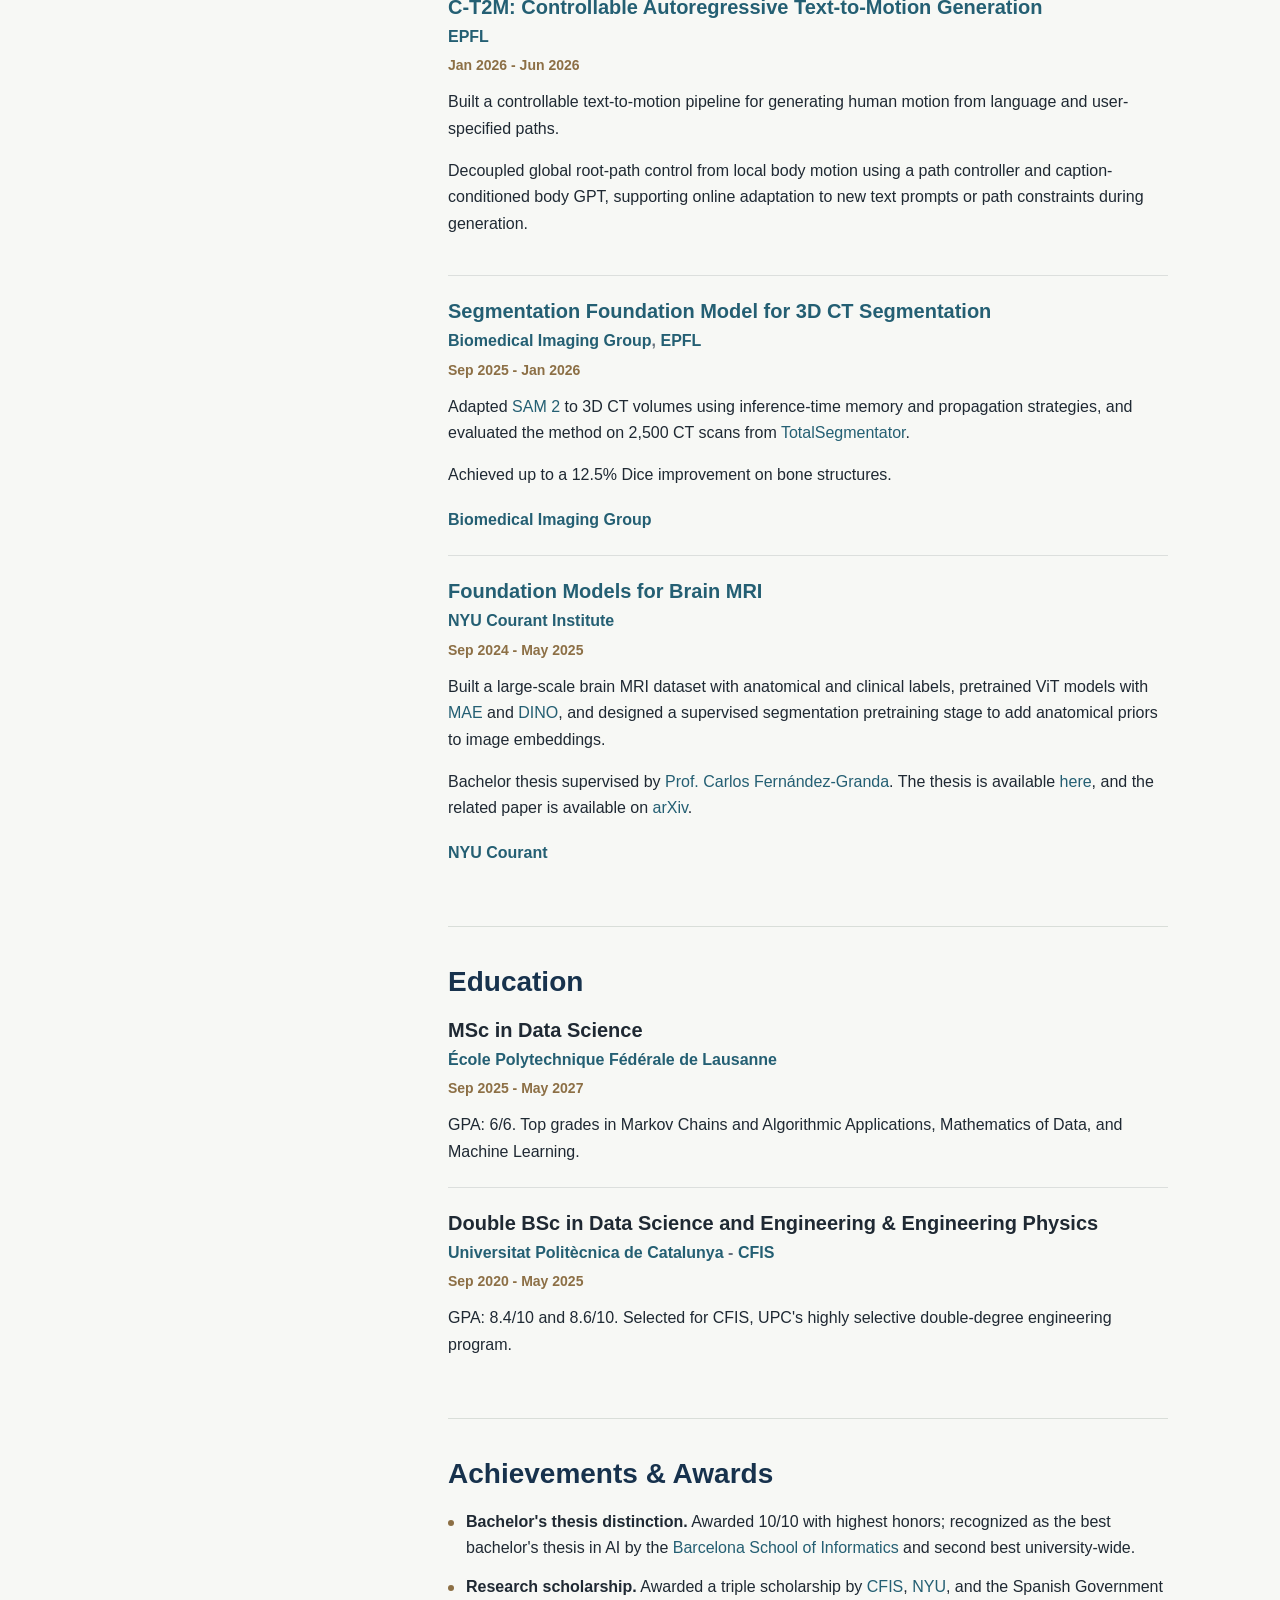
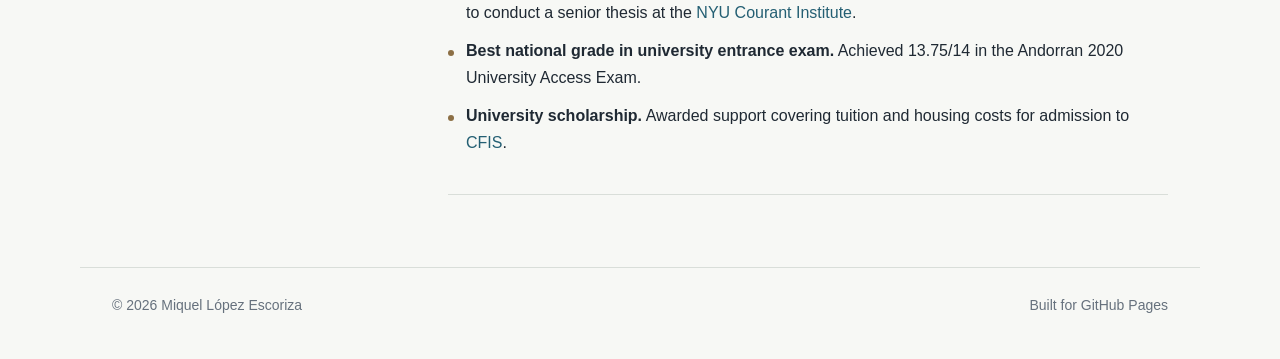
==== commit 21d78f59: "Make project titles link to their arXiv papers" ====
--- a/index.html
+++ b/index.html
@@ -144,7 +144,7 @@
 
           <article class="entry">
             <div class="entry-meta">
-              <h3>Segmentation Foundation Model for 3D CT Segmentation</h3>
+              <h3><a href="https://arxiv.org/abs/2603.23116">Segmentation Foundation Model for 3D CT Segmentation</a></h3>
               <span><a href="https://bigwww.epfl.ch/">Biomedical Imaging Group</a>, <a href="https://www.epfl.ch/en/">EPFL</a></span>
               <time>Sep 2025 - Jan 2026</time>
             </div>
@@ -161,7 +161,7 @@
 
           <article class="entry">
             <div class="entry-meta">
-              <h3>Foundation Models for Brain MRI</h3>
+              <h3><a href="https://arxiv.org/abs/2609.06807">Foundation Models for Brain MRI</a></h3>
               <span><a href="https://cims.nyu.edu/dynamic/">NYU Courant Institute</a></span>
               <time>Sep 2024 - May 2025</time>
             </div>
